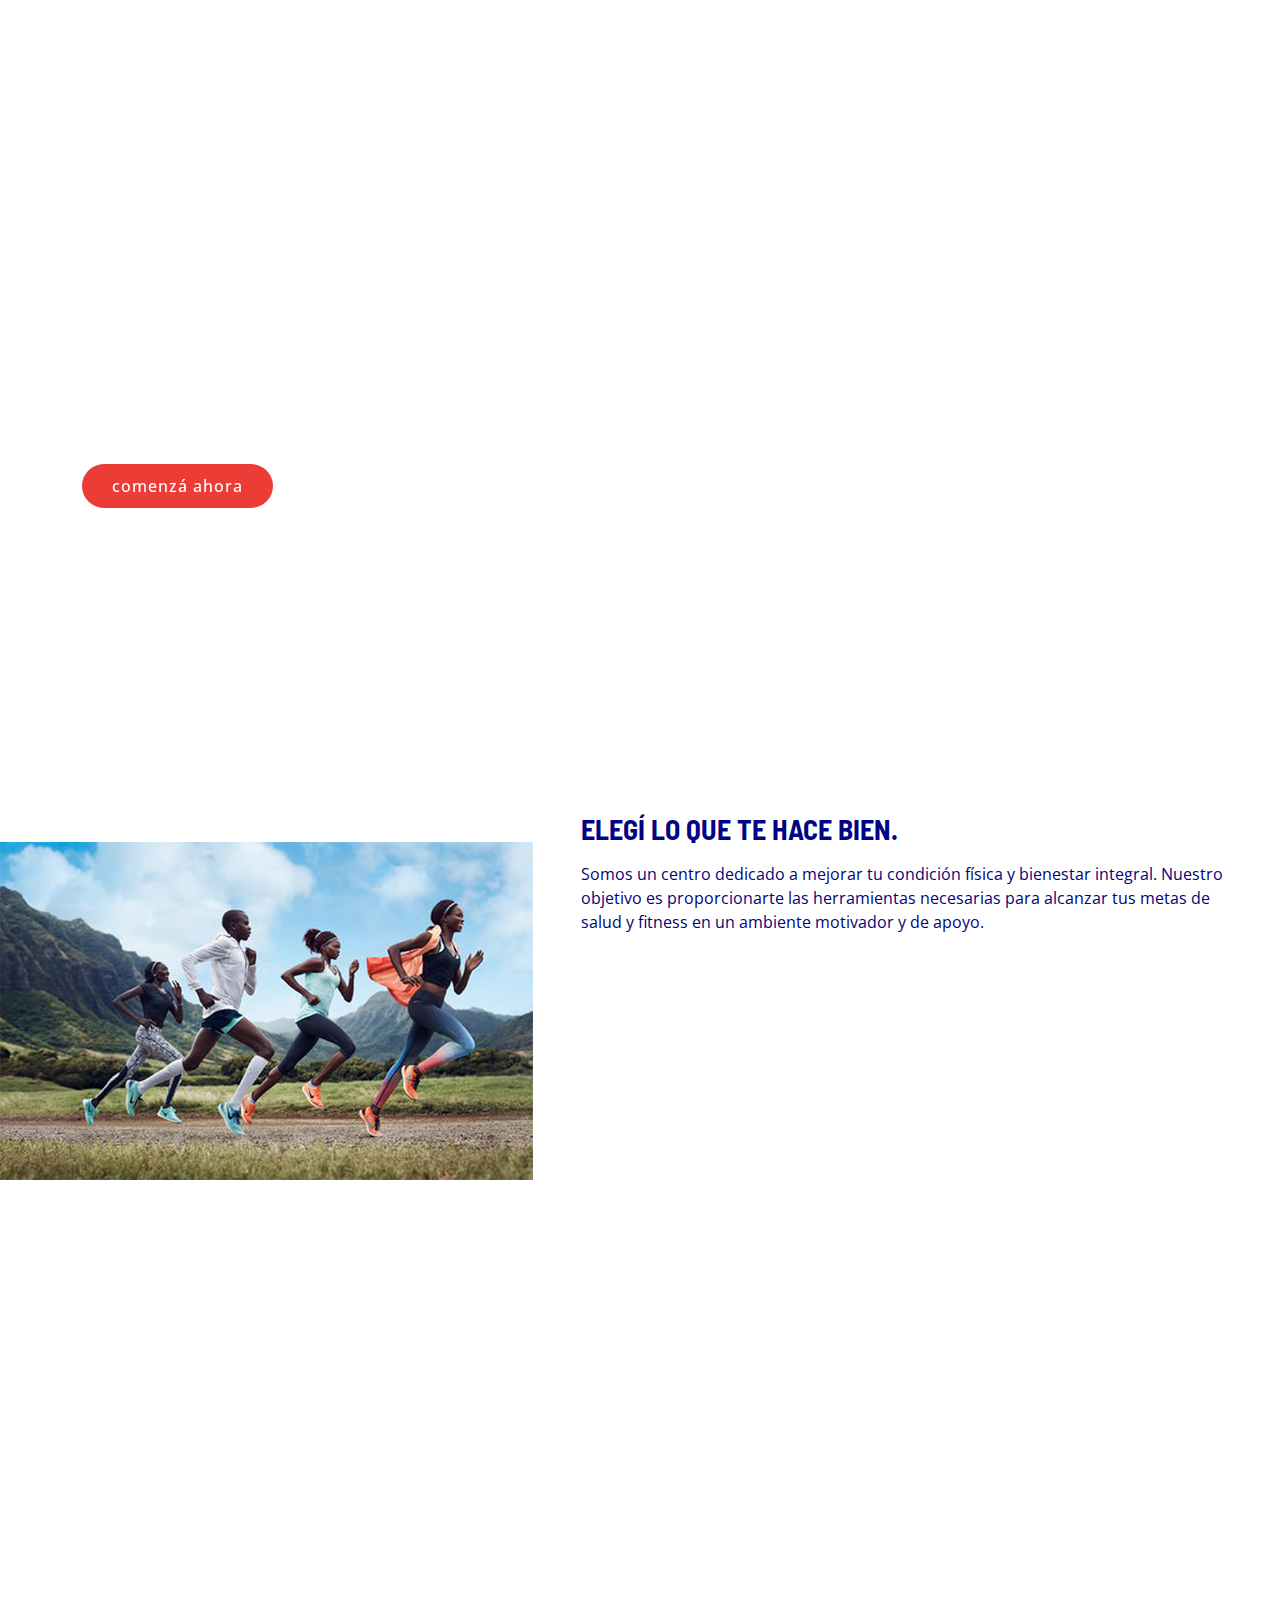
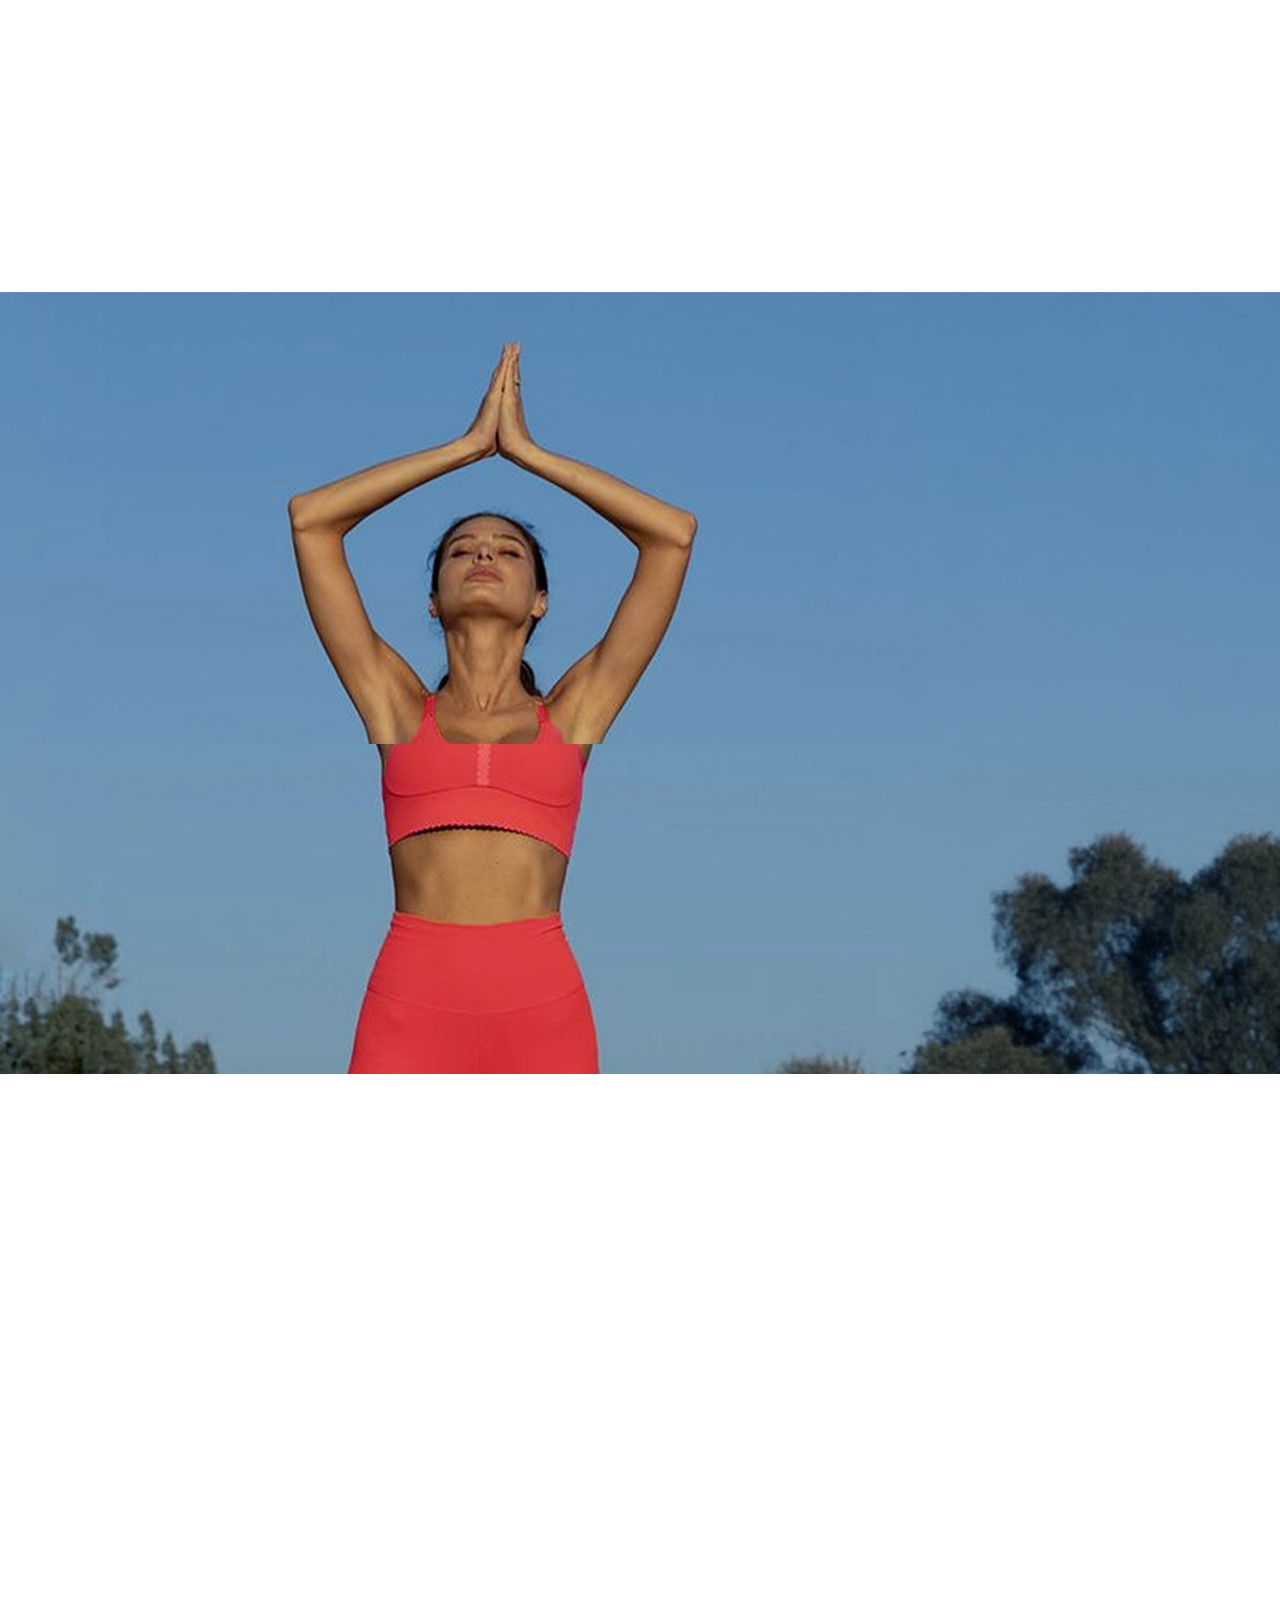
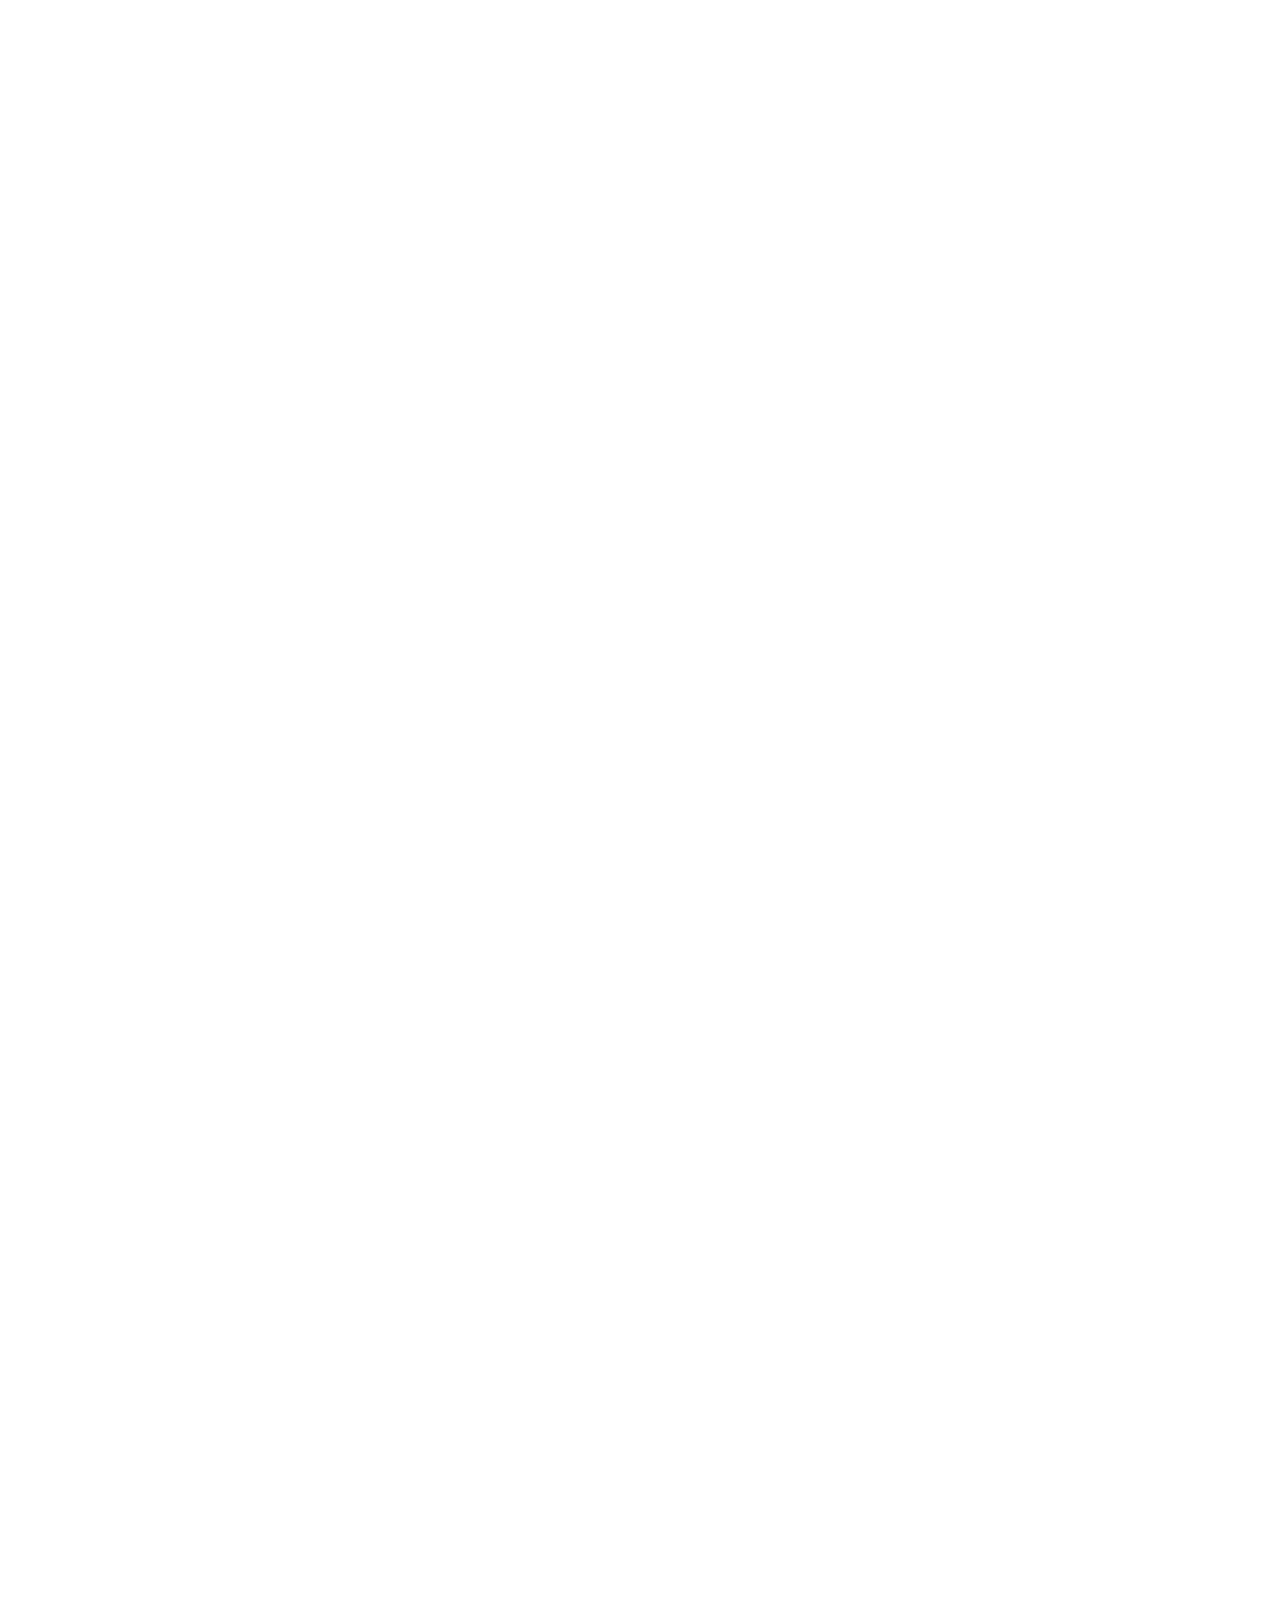
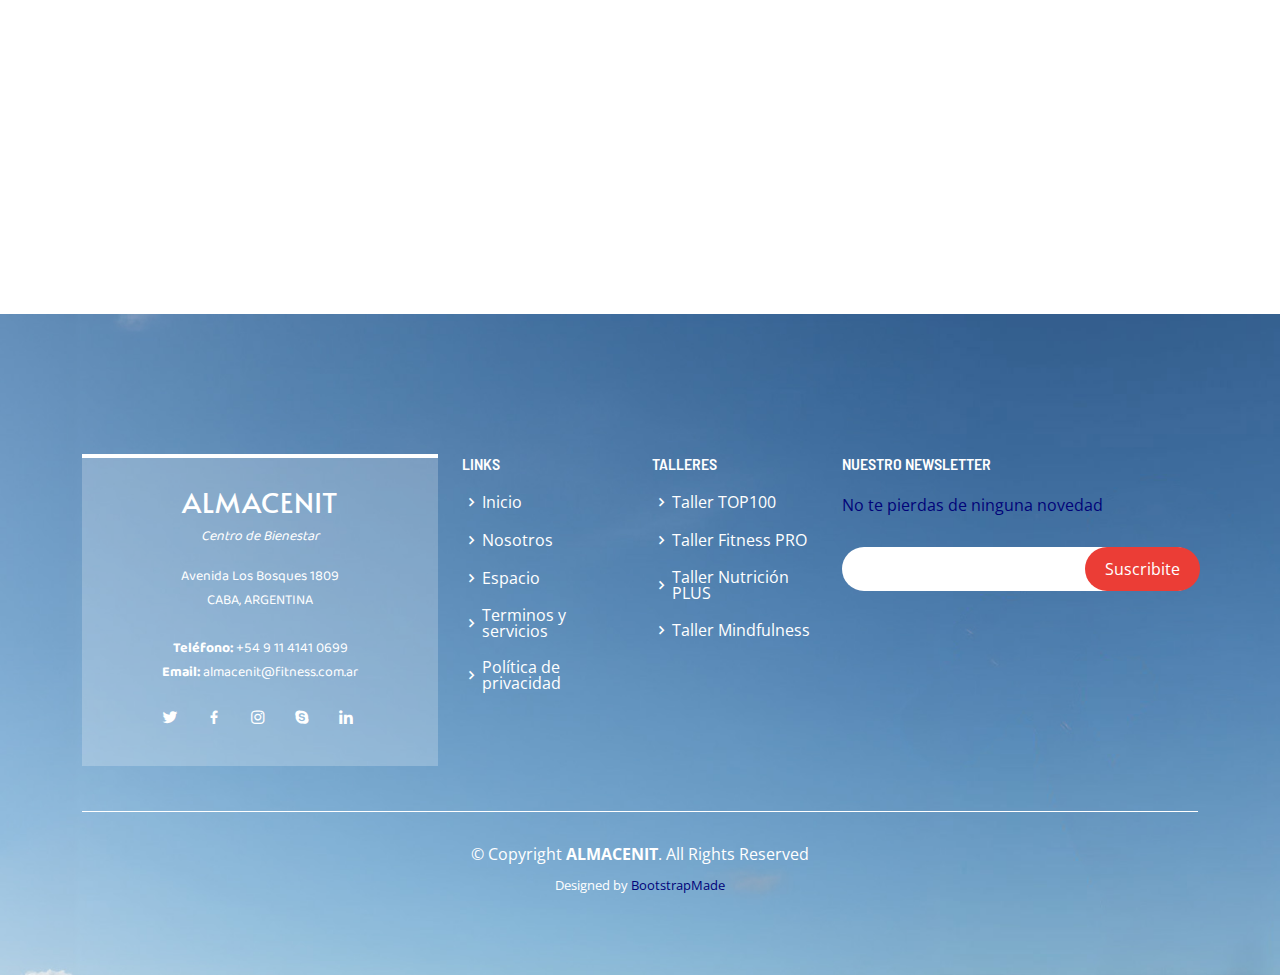
==== index.html @ 0ea158c8 "Initial commit" ====
<!DOCTYPE html>
<html lang="en">

<head>
  <meta charset="utf-8">
  <meta content="width=device-width, initial-scale=1.0" name="viewport">

  <title>Bootslander Bootstrap Template - Index</title>
  <meta content="" name="description">
  <meta content="" name="keywords">

  <!-- Favicons -->
  <link href="assets/img/favicon.png" rel="icon">
  <link href="assets/img/apple-touch-icon.png" rel="apple-touch-icon">

  <!-- Google Fonts -->
  <link href="https://fonts.googleapis.com/css2?family=Baloo+2:wght@400..800&display=swap" rel="stylesheet">
  <link href="https://fonts.googleapis.com/css2?family=Barlow+Semi+Condensed:ital,wght@0,100;0,200;0,300;0,400;0,500;0,600;0,700;0,800;0,900;1,100;1,200;1,300;1,400;1,500;1,600;1,700;1,800;1,900&display=swap" rel="stylesheet">
  <link href="https://fonts.googleapis.com/css2?family=Alata&family=Barlow+Semi+Condensed:ital,wght@0,100;0,200;0,300;0,400;0,500;0,600;0,700;0,800;0,900;1,100;1,200;1,300;1,400;1,500;1,600;1,700;1,800;1,900&display=swap" rel="stylesheet">
  <link href="https://fonts.googleapis.com/css2?family=Barlow+Semi+Condensed:ital,wght@0,100;0,200;0,300;0,400;0,500;0,600;0,700;0,800;0,900;1,100;1,200;1,300;1,400;1,500;1,600;1,700;1,800;1,900&family=Barlow:ital,wght@0,100;0,200;0,300;0,400;0,500;0,600;0,700;0,800;0,900;1,100;1,200;1,300;1,400;1,500;1,600;1,700;1,800;1,900&display=swap" rel="stylesheet">
  <link href="https://fonts.googleapis.com/css2?family=Open+Sans:ital,wght@0,300..800;1,300..800&display=swap" rel="stylesheet">
  <link href="https://fonts.googleapis.com/css2?family=Gloria+Hallelujah&family=Open+Sans:ital,wght@0,300..800;1,300..800&display=swap" rel="stylesheet">

  <!-- Vendor CSS Files -->
  <link href="assets/vendor/aos/aos.css" rel="stylesheet">
  <link href="assets/vendor/bootstrap/css/bootstrap.min.css" rel="stylesheet">
  <link href="assets/vendor/bootstrap-icons/bootstrap-icons.css" rel="stylesheet">
  <link href="assets/vendor/boxicons/css/boxicons.min.css" rel="stylesheet">
  <link href="assets/vendor/glightbox/css/glightbox.min.css" rel="stylesheet">
  <link href="assets/vendor/remixicon/remixicon.css" rel="stylesheet">
  <link href="assets/vendor/swiper/swiper-bundle.min.css" rel="stylesheet">

  <!-- Template Main CSS File -->
  <link href="assets/css/style.css" rel="stylesheet">

  <!-- =======================================================
  * Template Name: Bootslander
  * Template URL: https://bootstrapmade.com/bootslander-free-bootstrap-landing-page-template/
  * Updated: Mar 17 2024 with Bootstrap v5.3.3
  * Author: BootstrapMade.com
  * License: https://bootstrapmade.com/license/
  ======================================================== -->
</head>

<body>
  
</style>
</head>
<body>
</body>
</html>

  <!-- ======= Header ======= -->
  <header id="header" class="fixed-top d-flex align-items-center header-transparent">
    <div class="container d-flex align-items-center justify-content-between">

      <div class="logo">
        <h1><a href="index.html"><span>ALMACENIT</span></a></h1>
        <!-- Uncomment below if you prefer to use an image logo -->
        <!-- <a href="index.html"><img src="assets/img/logo.png" alt="" class="img-fluid"></a>-->
      </div>

      <nav id="navbar" class="navbar">
        <ul>
          <li><a class="nav-link scrollto active" href="#hero">Inicio</a></li>
          <li><a class="nav-link scrollto" href="#about">Nosotros</a></li>
          <li><a class="nav-link scrollto" href="#features">Beneficios</a></li>
          <li><a class="nav-link scrollto" href="#gallery">Espacio</a></li>
          <li><a class="nav-link scrollto" href="#team">Equipo</a></li>
          <li class="dropdown"><a href="#"><span>Talleres</span> <i class="bi bi-chevron-down"></i></a>
            <ul>
              <li><a href="#">Taller TOP100</a></li>
              <li><a href="#">Taller Fitness PRO</a></li>
              <li><a href="#">Taller Nutrición PLUS</a></li>
              <li><a href="#">Taller Mindfulness</a></li>
            </ul>
          </li>
          <li><a class="nav-link scrollto" href="#contact">Contact</a></li>
        </ul>
        <i class="bi bi-list mobile-nav-toggle"></i>
      </nav><!-- .navbar -->

    </div>
  </header><!-- End Header -->

  <!-- ======= Hero Section ======= -->
  <section id="hero">

    <div class="container">
      <div class="row justify-content-between">
        <div class="col-lg-7 pt-5 pt-lg-0 order-2 order-lg-1 d-flex align-items-center">
          <div data-aos="zoom-out">
            <h1>MEJORÁ TU BIENESTAR</h1>
            <h1>Y <span>SALUD FÍSICA.</span></h1>
            <h2>Uníte a nosotros y empezá tu camino hacia una vida más saludable hoy mismo. </h2>
            <div class="text-center text-lg-start">
              <a href="#about" class="btn-get-started scrollto">comenzá ahora</a>
            </div>
          </div>
        </div>
        <div class="col-lg-4 order-1 order-lg-2 hero-img" data-aos="zoom-out" data-aos-delay="300">
          <img src="assets/img/hero-img.png" class="img-fluid animated" alt="">
        </div>
      </div>
    </div>

    <svg class="hero-waves" xmlns="http://www.w3.org/2000/svg" xmlns:xlink="http://www.w3.org/1999/xlink" viewBox="0 24 150 28 " preserveAspectRatio="none">
      <defs>
        <path id="wave-path" d="M-160 44c30 0 58-18 88-18s 58 18 88 18 58-18 88-18 58 18 88 18 v44h-352z">
      </defs>
      <g class="wave1">
        <use xlink:href="#wave-path" x="50" y="3" fill="rgba(255,255,255, .1)">
      </g>
      <g class="wave2">
        <use xlink:href="#wave-path" x="50" y="0" fill="rgba(255,255,255, .2)">
      </g>
      <g class="wave3">
        <use xlink:href="#wave-path" x="50" y="9" fill="#fff">
      </g>
    </svg>

  </section><!-- End Hero -->

  <main id="main">

    <!-- ======= About Section ======= -->
    <section id="about" class="about">
      <div class="container-fluid">

        <div class="row">
          <div class="col-xl-5 col-lg-6 video-box d-flex justify-content-center align-items-stretch" data-aos="fade-right">
            <a href="https://www.youtube.com/watch?v=StpBR2W8G5A" class="glightbox play-btn mb-4"></a>
          </div>

          <div class="col-xl-7 col-lg-6 icon-boxes d-flex flex-column align-items-stretch justify-content-center py-5 px-lg-5" data-aos="fade-left">
            <h3>ELEGÍ LO QUE TE HACE BIEN.</h3>
            <p>Somos un centro dedicado a mejorar tu condición física y bienestar integral. Nuestro objetivo es proporcionarte las herramientas necesarias para alcanzar tus metas de salud y fitness en un ambiente motivador y de apoyo.</p>

            <div class="icon-box" data-aos="zoom-in" data-aos-delay="100">
              <div class="icon"><i class="bx bx-book"></i></div>
              <h4 class="title"><a href="">Experiencia y conocimiento</a></h4>
              <p class="description">Contamos con un equipo de profesionales certificados en fitness y bienestar.</p>
            </div>

            <div class="icon-box" data-aos="zoom-in" data-aos-delay="200">
              <div class="icon"><i class="bx bx-buildings"></i></div>
              <h4 class="title"><a href="">Instalaciones modernas</a></h4>
              <p class="description"> Disponemos de instalaciones de última generación para ofrecerte la mejor experiencia de entrenamiento.</p>
            </div>

            <div class="icon-box" data-aos="zoom-in" data-aos-delay="300">
              <div class="icon"><i class="bx bx-trending-up"></i></div>
              <h4 class="title"><a href="">Compromiso con tu progreso</a></h4>
              <p class="description">Nos dedicamos a ayudarte a alcanzar tus objetivos mediante programas personalizados y seguimiento continuo.</p>
            </div>

          </div>
        </div>

      </div>
    </section><!-- End About Section -->

    <!-- ======= Features Section ======= -->
    <section id="features" class="features">
      <div class="container">

        <div class="section-title" data-aos="fade-up">
          <h2>BENEFICIOS</h2>
          <p>CONOCÉ LOS BENEFICIOS DE ELEGIRNOS</p>
        </div>

        <div class="row" data-aos="fade-left">
          <div class="col-lg-3 col-md-4">
            <div class="icon-box" data-aos="zoom-in" data-aos-delay="50">
              <i class='bx bx-universal-access' style="color: #EB3D36;"></i>
              <h3><a href="">Acceso al gimnasio</a></h3>
            </div>
          </div>
          <div class="col-lg-3 col-md-4 mt-4 mt-md-0">
            <div class="icon-box" data-aos="zoom-in" data-aos-delay="100">
              <i class="bx bx-group" style="color: #EB3D36;"></i>
              <h3><a href="">Clases grupales</a></h3>
            </div>
          </div>
          <div class="col-lg-3 col-md-4 mt-4 mt-md-0">
            <div class="icon-box" data-aos="zoom-in" data-aos-delay="150">
              <i class="bx bx-user-check" style="color: #EB3D36;"></i>
              <h3><a href="">Entrenamiento Personal</a></h3>
            </div>
          </div>
          <div class="col-lg-3 col-md-4 mt-4 mt-lg-0">
            <div class="icon-box" data-aos="zoom-in" data-aos-delay="200">
              <i class="bx bx-edit" style="color: #EB3D36;"></i>
              <h3><a href="">Evaluaciones Físicas</a></h3>
            </div>
          </div>
          <div class="col-lg-3 col-md-4 mt-4">
            <div class="icon-box" data-aos="zoom-in" data-aos-delay="250">
              <i class="bx bx-leaf" style="color: #EB3D36;"></i>
              <h3><a href="">Áreas de Relajación</a></h3>
            </div>
          </div>
          <div class="col-lg-3 col-md-4 mt-4">
            <div class="icon-box" data-aos="zoom-in" data-aos-delay="300">
              <i class="ri-gradienter-line" style="color: #EB3D36;"></i>
              <h3><a href="">Acceso a Talleres</a></h3>
            </div>
          </div>
          <div class="col-lg-3 col-md-4 mt-4">
            <div class="icon-box" data-aos="zoom-in" data-aos-delay="350">
              <i class="bx bx-file" style="color: #EB3D36;"></i>
              <h3><a href="">Guía Nutricional</a></h3>
            </div>
          </div>
          <div class="col-lg-3 col-md-4 mt-4">
            <div class="icon-box" data-aos="zoom-in" data-aos-delay="400">
              <i class="ri-base-station-line" style="color: #EB3D36;"></i>
              <h3><a href="">Tecnología de Punta</a></h3>
            </div>
          </div>
          <div class="col-lg-3 col-md-4 mt-4">
            <div class="icon-box" data-aos="zoom-in" data-aos-delay="450">
              <i class="bx bx-spa" style="color: #EB3D36;"></i>
              <h3><a href="">Sesiones de Yoga</a></h3>
            </div>
          </div>
          <div class="col-lg-3 col-md-4 mt-4">
            <div class="icon-box" data-aos="zoom-in" data-aos-delay="500">
              <i class="bx bx-chevrons-right" style="color: #EB3D36;"></i>
              <h3><a href="">Programas Avanzados</a></h3>
            </div>
          </div>
          <div class="col-lg-3 col-md-4 mt-4">
            <div class="icon-box" data-aos="zoom-in" data-aos-delay="550">
              <i class="bx bx-message-rounded-dots" style="color: #EB3D36;"></i>
              <h3><a href="">Comunidad de Apoyo</a></h3>
            </div>
          </div>
          <div class="col-lg-3 col-md-4 mt-4">
            <div class="icon-box" data-aos="zoom-in" data-aos-delay="600">
              <i class="bx bx-stopwatch" style="color: #EB3D36;"></i>
              <h3><a href="">Ranking de Atletas</a></h3>
            </div>
          </div>
        </div>

      </div>
    </section><!-- End Features Section -->
    <!-- ======= Details Section ======= -->
    <section id="details" class="details">
      <div class="container">

        <div class="row content">
          <div class="col-md-4" data-aos="fade-right">
            <img src="assets/img/details-1.png" class="img-fluid" alt="">
          </div>
          <div class="col-md-8 pt-4" data-aos="fade-up">
            <h3>DESCUBRÍ NUESTROS TALLERES ESPECIALIZADOS</h3>
            <p class="fst-">
              Transformá tu bienestar con nuestros programas únicos diseñados para todos los niveles, impartidos por expertos en 
              fitness y salud integral.
            </p>
            <ul>
              <li><i class="bi bi-check"></i> Acceso a expertos certificados.</li>
              <li><i class="bi bi-check"></i> Ambiente de aprendizaje colaborativo.</li>
              <li><i class="bi bi-check"></i> Certificado de participación.</li>
              <li><i class="bi bi-check"></i> Acceso al ranking de los atletas no profesionales.</li>
            </ul>
            <p>
              Elegí el curso que mejor se acomode a tus necesidades y gustos.
            </p>
          </div>
        </div>

        <!--div class="row content">
          <div class="col-md-4 order-1 order-md-2" data-aos="fade-left">
            <img src="assets/img/details-2.png" class="img-fluid" alt="">
          </div>
          <div class="col-md-8 pt-5 order-2 order-md-1" data-aos="fade-up">
            <h3>Corporis temporibus maiores provident</h3>
            <p class="fst-italic">
              Lorem ipsum dolor sit amet, consectetur adipiscing elit, sed do eiusmod tempor incididunt ut labore et dolore
              magna aliqua.
            </p>
            <p>
              Ullamco laboris nisi ut aliquip ex ea commodo consequat. Duis aute irure dolor in reprehenderit in voluptate
              velit esse cillum dolore eu fugiat nulla pariatur. Excepteur sint occaecat cupidatat non proident, sunt in
              culpa qui officia deserunt mollit anim id est laborum
            </p>
            <p>
              Inventore id enim dolor dicta qui et magni molestiae. Mollitia optio officia illum ut cupiditate eos autem. Soluta dolorum repellendus repellat amet autem rerum illum in. Quibusdam occaecati est nisi esse. Saepe aut dignissimos distinctio id enim.
            </p>
          </div>
        </div>

        <div class="row content">
          <div class="col-md-4" data-aos="fade-right">
            <img src="assets/img/details-3.png" class="img-fluid" alt="">
          </div>
          <div class="col-md-8 pt-5" data-aos="fade-up">
            <h3>Sunt consequatur ad ut est nulla consectetur reiciendis animi voluptas</h3>
            <p>Cupiditate placeat cupiditate placeat est ipsam culpa. Delectus quia minima quod. Sunt saepe odit aut quia voluptatem hic voluptas dolor doloremque.</p>
            <ul>
              <li><i class="bi bi-check"></i> Ullamco laboris nisi ut aliquip ex ea commodo consequat.</li>
              <li><i class="bi bi-check"></i> Duis aute irure dolor in reprehenderit in voluptate velit.</li>
              <li><i class="bi bi-check"></i> Facilis ut et voluptatem aperiam. Autem soluta ad fugiat.</li>
            </ul>
            <p>
              Qui consequatur temporibus. Enim et corporis sit sunt harum praesentium suscipit ut voluptatem. Et nihil magni debitis consequatur est.
            </p>
            <p>
              Suscipit enim et. Ut optio esse quidem quam reiciendis esse odit excepturi. Vel dolores rerum soluta explicabo vel fugiat eum non.
            </p>
          </div>
        </div>

        <div class="row content">
          <div class="col-md-4 order-1 order-md-2" data-aos="fade-left">
            <img src="assets/img/details-4.png" class="img-fluid" alt="">
          </div>
          <div class="col-md-8 pt-5 order-2 order-md-1" data-aos="fade-up">
            <h3>Quas et necessitatibus eaque impedit ipsum animi consequatur incidunt in</h3>
            <p class="fst-italic">
              Lorem ipsum dolor sit amet, consectetur adipiscing elit, sed do eiusmod tempor incididunt ut labore et dolore
              magna aliqua.
            </p>
            <p>
              Ullamco laboris nisi ut aliquip ex ea commodo consequat. Duis aute irure dolor in reprehenderit in voluptate
              velit esse cillum dolore eu fugiat nulla pariatur. Excepteur sint occaecat cupidatat non proident, sunt in
              culpa qui officia deserunt mollit anim id est laborum
            </p>
            <ul>
              <li><i class="bi bi-check"></i> Et praesentium laboriosam architecto nam .</li>
              <li><i class="bi bi-check"></i> Eius et voluptate. Enim earum tempore aliquid. Nobis et sunt consequatur. Aut repellat in numquam velit quo dignissimos et.</li>
              <li><i class="bi bi-check"></i> Facilis ut et voluptatem aperiam. Autem soluta ad fugiat.</li>
            </ul>
          </div>
        </div>-->

      </div>
    </section>
    <!--End Details Section -->

    <!-- ======= Counts Section ======= -->
    <section id="counts" class="counts">
      <div class="container">

        <div class="row" data-aos="fade-up">

          <div class="col-lg-3 col-md-6">
            <div class="count-box">
              <!--<i class="bi bi-people"></i>
              <p>inscribirse</p>-->
              <h2>TALLER TOP100</h2>
                <a href="#" class="btn-buy">inscribirse</a>
            </div>
          </div>

          <div class="col-lg-3 col-md-6 mt-5 mt-md-0">
            <div class="count-box">
               <!--<i class="bi bi-gym"></i>-->
              <h2>TALLER FITNESS PRO</h2>
                <a href="#" class="btn-buy">inscribirse</a>
            </div>
          </div>

          <div class="col-lg-3 col-md-6 mt-5 mt-lg-0">
            <div class="count-box">
               <!--<i class="bi bi-journal-richtext"></i>-->
              <h2>TALLER NUTRICIÓN PLUS</h2>
                <a href="#" class="btn-buy">inscribirse</a>
            </div>
          </div>

          <div class="col-lg-3 col-md-6 mt-5 mt-lg-0">
            <div class="count-box">
               <!--<i class="bi bi-emoji-smile"></i>-->
              <h2>TALLER MINDFULLNESS</h2>
                <a href="#" class="btn-buy">inscribirse</a>
            </div>
          </div>

        </div>

      </div>
    </section><!-- End Counts Section -->



    <!-- ======= Gallery Section ======= -->
    <section id="gallery" class="gallery">
      <div class="container">

        <div class="section-title" data-aos="fade-up">
          <h2>ESPACIO</h2>
          <p>EXPLORÁ NUESTRO ESPACIO</p>
        </div>

        <div class="row g-0" data-aos="fade-left">

          <div class="col-lg-3 col-md-4">
            <div class="gallery-item" data-aos="zoom-in" data-aos-delay="100">
              <a href="assets/img/gallery/gallery-1.jpg" class="gallery-lightbox">
                <img src="assets/img/gallery/gallery-1.jpg" alt="" width="400" class="img-fluid">
              </a>
            </div>
          </div>

          <div class="col-lg-3 col-md-4">
            <div class="gallery-item" data-aos="zoom-in" data-aos-delay="150">
              <a href="assets/img/gallery/gallery-2.jpg" class="gallery-lightbox">
                <img src="assets/img/gallery/gallery-2.jpg" alt="" class="img-fluid">
              </a>
            </div>
          </div>

          <div class="col-lg-3 col-md-4">
            <div class="gallery-item" data-aos="zoom-in" data-aos-delay="200">
              <a href="assets/img/gallery/gallery-3.jpg" class="gallery-lightbox">
                <img src="assets/img/gallery/gallery-3.jpg" alt="" class="img-fluid">
              </a>
            </div>
          </div>

          <div class="col-lg-3 col-md-4">
            <div class="gallery-item" data-aos="zoom-in" data-aos-delay="250">
              <a href="assets/img/gallery/gallery-4.jpg" class="gallery-lightbox">
                <img src="assets/img/gallery/gallery-4.jpg" alt="" class="img-fluid">
              </a>
            </div>
          </div>

          <div class="col-lg-3 col-md-4">
            <div class="gallery-item" data-aos="zoom-in" data-aos-delay="300">
              <a href="assets/img/gallery/gallery-5.jpg" class="gallery-lightbox">
                <img src="assets/img/gallery/gallery-5.jpg" alt="" class="img-fluid">
              </a>
            </div>
          </div>

          <div class="col-lg-3 col-md-4">
            <div class="gallery-item" data-aos="zoom-in" data-aos-delay="350">
              <a href="assets/img/gallery/gallery-6.jpg" class="gallery-lightbox">
                <img src="assets/img/gallery/gallery-6.jpg" alt="" class="img-fluid">
              </a>
            </div>
          </div>

          <div class="col-lg-3 col-md-4">
            <div class="gallery-item" data-aos="zoom-in" data-aos-delay="400">
              <a href="assets/img/gallery/gallery-7.jpg" class="gallery-lightbox">
                <img src="assets/img/gallery/gallery-7.jpg" alt="" class="img-fluid">
              </a>
            </div>
          </div>

          <div class="col-lg-3 col-md-4">
            <div class="gallery-item" data-aos="zoom-in" data-aos-delay="450">
              <a href="assets/img/gallery/gallery-8.jpg" class="gallery-lightbox">
                <img src="assets/img/gallery/gallery-8.jpg" alt="" class="img-fluid">
              </a>
            </div>
          </div> 


          <!-- ======= Gallery Section ======= -->
    <!--<section id="gallery" class="gallery">
      <div class="container">

        <div class="section-title" data-aos="fade-up">
          <h2>ESPACIO</h2>
          <p>EXPLORÁ NUESTRO ESPACIO</p>
        </div>

        <div class="row g-0" data-aos="fade-left">

          <div class="col-lg-3 col-md-4">
            <div class="gallery-item" data-aos="zoom-in" data-aos-delay="100">
              <a href="assets/img/gallery/gallery-1.jpg" class="gallery-lightbox">
                <img src="assets/img/gallery/gallery-1.jpg" alt="" width="400" class="img-fluid">
              </a>
            </div>
          </div>

          <div class="col-lg-3 col-md-4">
            <div class="gallery-item" data-aos="zoom-in" data-aos-delay="150">
              <a href="assets/img/gallery/gallery-2.jpg" class="gallery-lightbox">
                <img src="assets/img/gallery/gallery-2.jpg" alt="" class="img-fluid">
              </a>
            </div>
          </div>

          <div class="col-lg-3 col-md-4">
            <div class="gallery-item" data-aos="zoom-in" data-aos-delay="200">
              <a href="assets/img/gallery/gallery-3.jpg" class="gallery-lightbox">
                <img src="assets/img/gallery/gallery-3.jpg" alt="" class="img-fluid">
              </a>
            </div>
          </div>

          <div class="col-lg-3 col-md-4">
            <div class="gallery-item" data-aos="zoom-in" data-aos-delay="250">
              <a href="assets/img/gallery/gallery-4.jpg" class="gallery-lightbox">
                <img src="assets/img/gallery/gallery-4.jpg" alt="" class="img-fluid">
              </a>
            </div>
          </div>-->

          <!-- <div class="col-lg-3 col-md-4">
            <div class="gallery-item" data-aos="zoom-in" data-aos-delay="300">
              <a href="assets/img/gallery/gallery-5.jpg" class="gallery-lightbox">
                <img src="assets/img/gallery/gallery-5.jpg" alt="" class="img-fluid">
              </a>
            </div>
          </div>

          <div class="col-lg-3 col-md-4">
            <div class="gallery-item" data-aos="zoom-in" data-aos-delay="350">
              <a href="assets/img/gallery/gallery-6.jpg" class="gallery-lightbox">
                <img src="assets/img/gallery/gallery-6.jpg" alt="" class="img-fluid">
              </a>
            </div>
          </div>

          <div class="col-lg-3 col-md-4">
            <div class="gallery-item" data-aos="zoom-in" data-aos-delay="400">
              <a href="assets/img/gallery/gallery-7.jpg" class="gallery-lightbox">
                <img src="assets/img/gallery/gallery-7.jpg" alt="" class="img-fluid">
              </a>
            </div>
          </div>

          <div class="col-lg-3 col-md-4">
            <div class="gallery-item" data-aos="zoom-in" data-aos-delay="450">
              <a href="assets/img/gallery/gallery-8.jpg" class="gallery-lightbox">
                <img src="assets/img/gallery/gallery-8.jpg" alt="" class="img-fluid">
              </a>
            </div>
          </div> 

        </div>-->

      </div>
    </section><!-- End Gallery Section -->

    <!-- ======= Team Section ======= -->
    <!--<section id="team" class="team">
      <div class="container">

        <div class="section-title" data-aos="fade-up">
          <h2>EQUIPO</h2>
          <p>TE PRESENTAMOS A NUESTRO EQUIPO</p>
        </div>

        <div class="row" data-aos="fade-left">

          <div class="col-lg-3 col-md-6">
            <div class="member" data-aos="zoom-in" data-aos-delay="100">
              <div class="pic"><img src="assets/img/team/team-1.jpg" class="img-fluid" alt=""></div>
              <div class="member-info">
                <h4>Analía Gomez</h4>
                <span>PROFESORA DE YOGA</span>
                <div class="social">
                  <a href=""><i class="bi bi-twitter"></i></a>
                  <a href=""><i class="bi bi-facebook"></i></a>
                  <a href=""><i class="bi bi-instagram"></i></a>
                  <a href=""><i class="bi bi-linkedin"></i></a>
                </div>
              </div>
            </div>
          </div>

          <div class="col-lg-3 col-md-6 mt-5 mt-md-0">
            <div class="member" data-aos="zoom-in" data-aos-delay="200">
              <div class="pic"><img src="assets/img/team/team-2.jpg" class="img-fluid" alt=""></div>
              <div class="member-info">
                <h4>Marcos Henry</h4>
                <span>INSTRUCTOR FITNESS</span>
                <div class="social">
                  <a href=""><i class="bi bi-twitter"></i></a>
                  <a href=""><i class="bi bi-facebook"></i></a>
                  <a href=""><i class="bi bi-instagram"></i></a>
                  <a href=""><i class="bi bi-linkedin"></i></a>
                </div>
              </div>
            </div>
          </div>

          <div class="col-lg-3 col-md-6 mt-5 mt-lg-0">
            <div class="member" data-aos="zoom-in" data-aos-delay="300">
              <div class="pic"><img src="assets/img/team/team-3.jpg" class="img-fluid" alt=""></div>
              <div class="member-info">
                <h4>Guillermo Trey</h4>
                <span>GUÍA NUTRICIONAL</span>
                <div class="social">
                  <a href=""><i class="bi bi-twitter"></i></a>
                  <a href=""><i class="bi bi-facebook"></i></a>
                  <a href=""><i class="bi bi-instagram"></i></a>
                  <a href=""><i class="bi bi-linkedin"></i></a>
                </div>
              </div>
            </div>
          </div>

          <div class="col-lg-3 col-md-6 mt-5 mt-lg-0">
            <div class="member" data-aos="zoom-in" data-aos-delay="400">
              <div class="pic"><img src="assets/img/team/team-4.jpg" class="img-fluid" alt=""></div>
              <div class="member-info">
                <h4>Micaela Bru</h4>
                <span>INSTRUCTOR FITNESS</span>
                <div class="social">
                  <a href=""><i class="bi bi-twitter"></i></a>
                  <a href=""><i class="bi bi-facebook"></i></a>
                  <a href=""><i class="bi bi-instagram"></i></a>
                  <a href=""><i class="bi bi-linkedin"></i></a>
                </div>
              </div>
            </div>
          </div>

        </div>-->

      </div>
    </section><!-- End Team Section -->

    <!-- ======= Testimonials Section ======= -->
    <section id="testimonials" class="testimonials">
      <div class="container">

        <div class="testimonials-slider swiper" data-aos="fade-up" data-aos-delay="100">
          <div class="swiper-wrapper">

            <div class="swiper-slide">
              <div class="testimonial-item">
                <img src="assets/img/testimonials/testimonials-1.jpg" class="testimonial-img" alt="">
                <h3>Juana Lopez</h3>
                <h4>Cliente</h4>
                <p>
                  <i class="bx bxs-quote-alt-left quote-icon-left"></i>
                  La práctica constante de yoga y meditación ha transformado mi vida por completo, brindándome paz interior y una conexión más profunda con mi ser.
                </p>
              </div>
            </div><!-- End testimonial item -->

            <div class="swiper-slide">
              <div class="testimonial-item">
                <img src="assets/img/testimonials/testimonials-2.jpg" class="testimonial-img" alt="">
                <h3>Sara Wilsson</h3>
                <h4>Cliente</h4>
                <p>
                  <i class="bx bxs-quote-alt-left quote-icon-left"></i>
                  Los descuentos en equipamiento deportivo y productos de salud han sido un gran plus. He podido equiparme mejor y seguir con mi entrenamiento tanto en el centro como en casa.                  <i class="bx bxs-quote-alt-right quote-icon-right"></i>
                </p>
              </div>
            </div><!-- End testimonial item -->

            <div class="swiper-slide">
              <div class="testimonial-item">
                <img src="assets/img/testimonials/testimonials-3.jpg" class="testimonial-img" alt="">
                <h3>Jena Karlis</h3>
                <h4>Cliente</h4>
                <p>
                  <i class="bx bxs-quote-alt-left quote-icon-left"></i>
                  Los talleres y eventos exclusivos son una gran ventaja. Aprendí mucho sobre nuevas tendencias en fitness y bienestar que puedo aplicar en mi vida diaria. ¡Excelente programa!                  <i class="bx bxs-quote-alt-right quote-icon-right"></i>
                </p>
              </div>
            </div><!-- End testimonial item -->

            <div class="swiper-slide">
              <div class="testimonial-item">
                <img src="assets/img/testimonials/testimonials-4.jpg" class="testimonial-img" alt="">
                <h3>Sam Brandon</h3>
                <h4>Cliente</h4>
                <p>
                  <i class="bx bxs-quote-alt-left quote-icon-left"></i>
                  Las técnicas de recuperación y el enfoque holístico del taller me ayudaron a mejorar mi rendimiento y prevenir lesiones. Estoy muy agradecido por todo lo aprendido.                 <i class="bx bxs-quote-alt-right quote-icon-right"></i>
                </p>
              </div>
            </div><!-- End testimonial item -->

            <div class="swiper-slide">
              <div class="testimonial-item">
                <img src="assets/img/testimonials/testimonials-5.jpg" class="testimonial-img" alt="">
                <h3>John Larson</h3>
                <h4>Cliente</h4>
                <p>
                  <i class="bx bxs-quote-alt-left quote-icon-left"></i>
                  Lo mejor del Taller TOP100 es la comunidad que se crea. Conocer a otros participantes y compartir nuestros progresos y desafíos ha sido muy motivador. ¡Una experiencia que repetiría sin duda!                  <i class="bx bxs-quote-alt-right quote-icon-right"></i>
                </p>
              </div>
            </div><!-- End testimonial item -->

          </div>
          <div class="swiper-pagination"></div>
        </div>

      </div>
    </section><!-- End Testimonials Section -->

    

    <!-- ======= Pricing Section ======= -->
    
    <!--<section id="pricing" class="pricing">
      <div class="container">

        <div class="section-title" data-aos="fade-up">
          <h2>Pricing</h2>
          <p>Check our Pricing</p>
        </div>

        <div class="row" data-aos="fade-left">

          <div class="col-lg-3 col-md-6">
            <div class="box" data-aos="zoom-in" data-aos-delay="100">
              <h3>Free</h3>
              <h4><sup>$</sup>0<span> / month</span></h4>
              <ul>
                <li>Aida dere</li>
                <li>Nec feugiat nisl</li>
                <li>Nulla at volutpat dola</li>
                <li class="na">Pharetra massa</li>
                <li class="na">Massa ultricies mi</li>
              </ul>
              <div class="btn-wrap">
                <a href="#" class="btn-buy">Buy Now</a>
              </div>
            </div>
          </div>

          <div class="col-lg-3 col-md-6 mt-4 mt-md-0">
            <div class="box featured" data-aos="zoom-in" data-aos-delay="200">
              <h3>Business</h3>
              <h4><sup>$</sup>19<span> / month</span></h4>
              <ul>
                <li>Aida dere</li>
                <li>Nec feugiat nisl</li>
                <li>Nulla at volutpat dola</li>
                <li>Pharetra massa</li>
                <li class="na">Massa ultricies mi</li>
              </ul>
              <div class="btn-wrap">
                <a href="#" class="btn-buy">Buy Now</a>
              </div>
            </div>
          </div>

          <div class="col-lg-3 col-md-6 mt-4 mt-lg-0">
            <div class="box" data-aos="zoom-in" data-aos-delay="300">
              <h3>Developer</h3>
              <h4><sup>$</sup>29<span> / month</span></h4>
              <ul>
                <li>Aida dere</li>
                <li>Nec feugiat nisl</li>
                <li>Nulla at volutpat dola</li>
                <li>Pharetra massa</li>
                <li>Massa ultricies mi</li>
              </ul>
              <div class="btn-wrap">
                <a href="#" class="btn-buy">Buy Now</a>
              </div>
            </div>
          </div>

          <div class="col-lg-3 col-md-6 mt-4 mt-lg-0">
            <div class="box" data-aos="zoom-in" data-aos-delay="400">
              <span class="advanced">Advanced</span>
              <h3>Ultimate</h3>
              <h4><sup>$</sup>49<span> / month</span></h4>
              <ul>
                <li>Aida dere</li>
                <li>Nec feugiat nisl</li>
                <li>Nulla at volutpat dola</li>
                <li>Pharetra massa</li>
                <li>Massa ultricies mi</li>
              </ul>
              <div class="btn-wrap">
                <a href="#" class="btn-buy">Buy Now</a>
              </div>
            </div>
          </div>

        </div>

      </div>
    </section>-->

    <!-- End Pricing Section -->
 

    <!-- ======= F.A.Q Section ======= -->
    <section id="faq" class="faq section-bg">
      <div class="container">

        <div class="section-title" data-aos="fade-up">
          <h2>F.A.Q</h2>
          <p>PREGUNTAS FRECUENTES</p>
        </div>

        <div class="faq-list">
          <ul>
            <li data-aos="fade-up">
              <i class="bx bx-help-circle icon-help"></i> <a data-bs-toggle="collapse" class="collapse" data-bs-target="#faq-list-1"> ¿Tienen algún programa para principiantes? <i class="bx bx-chevron-down icon-show"></i><i class="bx bx-chevron-up icon-close"></i></a>
              <div id="faq-list-1" class="collapse show" data-bs-parent=".faq-list">
                <p>
                  Todos nuestros talleres se adaptan a tu punto de partida. No te preocupes, tenemos distintos talleres según tu estado físico y para todos los objetivos!                </p>
              </div>
            </li>

            <li data-aos="fade-up" data-aos-delay="100">
              <i class="bx bx-help-circle icon-help"></i> <a data-bs-toggle="collapse" data-bs-target="#faq-list-2" class="collapsed"> ¿Qué debo llevar para mi primera visita? <i class="bx bx-chevron-down icon-show"></i><i class="bx bx-chevron-up icon-close"></i></a>
              <div id="faq-list-2" class="collapse" data-bs-parent=".faq-list">
                <p>
                  Dolor sit amet consectetur adipiscing elit pellentesque habitant morbi. Id interdum velit laoreet id donec ultrices. Fringilla phasellus faucibus scelerisque eleifend donec pretium. Est pellentesque elit ullamcorper dignissim. Mauris ultrices eros in cursus turpis massa tincidunt dui.
                </p>
              </div>
            </li>

            <li data-aos="fade-up" data-aos-delay="200">
              <i class="bx bx-help-circle icon-help"></i> <a data-bs-toggle="collapse" data-bs-target="#faq-list-3" class="collapsed"> ¿Ofrecen servicios de nutrición? <i class="bx bx-chevron-down icon-show"></i><i class="bx bx-chevron-up icon-close"></i></a>
              <div id="faq-list-3" class="collapse" data-bs-parent=".faq-list">
                <p>
                  Eleifend mi in nulla posuere sollicitudin aliquam ultrices sagittis orci. Faucibus pulvinar elementum integer enim. Sem nulla pharetra diam sit amet nisl suscipit. Rutrum tellus pellentesque eu tincidunt. Lectus urna duis convallis convallis tellus. Urna molestie at elementum eu facilisis sed odio morbi quis
                </p>
              </div>
            </li>

            <li data-aos="fade-up" data-aos-delay="300">
              <i class="bx bx-help-circle icon-help"></i> <a data-bs-toggle="collapse" data-bs-target="#faq-list-4" class="collapsed"> ¿Hay opciones de clases para niños? <i class="bx bx-chevron-down icon-show"></i><i class="bx bx-chevron-up icon-close"></i></a>
              <div id="faq-list-4" class="collapse" data-bs-parent=".faq-list">
                <p>
                  Molestie a iaculis at erat pellentesque adipiscing commodo. Dignissim suspendisse in est ante in. Nunc vel risus commodo viverra maecenas accumsan. Sit amet nisl suscipit adipiscing bibendum est. Purus gravida quis blandit turpis cursus in.
                </p>
              </div>
            </li>

            <li data-aos="fade-up" data-aos-delay="400">
              <i class="bx bx-help-circle icon-help"></i> <a data-bs-toggle="collapse" data-bs-target="#faq-list-5" class="collapsed"> ¿Ofrecen algún tipo de prueba gratuita o clase de prueba? <i class="bx bx-chevron-down icon-show"></i><i class="bx bx-chevron-up icon-close"></i></a>
              <div id="faq-list-5" class="collapse" data-bs-parent=".faq-list">
                <p>
                  Laoreet sit amet cursus sit amet dictum sit amet justo. Mauris vitae ultricies leo integer malesuada nunc vel. Tincidunt eget nullam non nisi est sit amet. Turpis nunc eget lorem dolor sed. Ut venenatis tellus in metus vulputate eu scelerisque.
                </p>
              </div>
            </li>

          </ul>
        </div>

      </div>
    </section><!-- End F.A.Q Section -->

    <!-- ======= Contact Section ======= -->
    <section id="contact" class="contact">
      <div class="container">

        <div class="section-title" data-aos="fade-up">
          <h2>Contacto</h2>
          <p>CUALQUIER DUDA CONTACTANOS</p>
        </div>

        <div class="row">

          <div class="col-lg-4" data-aos="fade-right" data-aos-delay="100">
            <div class="info">
              <div class="address">
                <i class="bi bi-geo-alt"></i>
                <h4>Ubicación:</h4>
                <p>Avenida Los Bosques 1809, CABA</p>
              </div>

              <div class="email">
                <i class="bi bi-envelope"></i>
                <h4>Email:</h4>
                <p>almacenit@fitness.com.ar</p>
              </div>

              <div class="phone">
                <i class="bi bi-phone"></i>
                <h4>Teléfono:</h4>
                <p>+54 9 11 4141 0699</p>
              </div>

            </div>

          </div>

          <div class="col-lg-8 mt-5 mt-lg-0" data-aos="fade-left" data-aos-delay="200">

            <form action="forms/contact.php" method="post" role="form" class="php-email-form">
              <div class="row">
                <div class="col-md-6 form-group">
                  <input type="text" name="name" class="form-control" id="name" placeholder="Nombre" required>
                </div>
                <div class="col-md-6 form-group mt-3 mt-md-0">
                  <input type="email" class="form-control" name="email" id="email" placeholder="Email" required>
                </div>
              </div>
              <div class="form-group mt-3">
                <input type="text" class="form-control" name="subject" id="subject" placeholder="Descripción" required>
              </div>
              <div class="form-group mt-3">
                <textarea class="form-control" name="message" rows="5" placeholder="Mensaje" required></textarea>
              </div>
              <div class="my-3">
                <div class="loading">Cargando</div>
                <div class="error-message"></div>
                <div class="sent-message">Tu mensaje ha sido enviado. Gracias!</div>
              </div>
              <div class="text-center"><button type="submit">Enviar Mensaje</button></div>
            </form>

          </div>

        </div>

      </div>
    </section><!-- End Contact Section -->

  </main><!-- End #main -->

  <!-- ======= Footer ======= -->
  <footer id="footer">
    <div class="footer-top">
      <div class="container">
        <div class="row">

          <div class="col-lg-4 col-md-6">
            <div class="footer-info">
              <h3>ALMACENIT</h3>
              <p class="pb-3"><em>Centro de Bienestar</em></p>
              <p>
                Avenida Los Bosques 1809 <br>
                CABA, ARGENTINA<br><br>
                <strong>Teléfono:</strong> +54 9 11 4141 0699<br>
                <strong>Email:</strong> almacenit@fitness.com.ar<br>
              </p>
              <div class="social-links mt-3">
                <a href="#" class="twitter"><i class="bx bxl-twitter"></i></a>
                <a href="#" class="facebook"><i class="bx bxl-facebook"></i></a>
                <a href="#" class="instagram"><i class="bx bxl-instagram"></i></a>
                <a href="#" class="google-plus"><i class="bx bxl-skype"></i></a>
                <a href="#" class="linkedin"><i class="bx bxl-linkedin"></i></a>
              </div>
            </div>
          </div>

          <div class="col-lg-2 col-md-6 footer-links">
            <h4>Links</h4>
            <ul>
              <li><i class="bx bx-chevron-right"></i> <a href="#">Inicio</a></li>
              <li><i class="bx bx-chevron-right"></i> <a href="#">Nosotros</a></li>
              <li><i class="bx bx-chevron-right"></i> <a href="#">Espacio</a></li>
              <li><i class="bx bx-chevron-right"></i> <a href="#">Terminos y servicios</a></li>
              <li><i class="bx bx-chevron-right"></i> <a href="#">Política de privacidad</a></li>
            </ul>
          </div>

          <div class="col-lg-2 col-md-6 footer-links">
            <h4>Talleres</h4>
            <ul>
              <li><i class="bx bx-chevron-right"></i> <a href="#">Taller TOP100</a></li>
              <li><i class="bx bx-chevron-right"></i> <a href="#">Taller Fitness PRO</a></li>
              <li><i class="bx bx-chevron-right"></i> <a href="#">Taller Nutrición PLUS</a></li>
              <li><i class="bx bx-chevron-right"></i> <a href="#">Taller Mindfulness</a></li>
            </ul>
          </div>

          <div class="col-lg-4 col-md-6 footer-newsletter">
            <h4>Nuestro Newsletter</h4>
            <p>No te pierdas de ninguna novedad</p>
            <form action="" method="post">
              <input type="email" name="email"><input type="submit" value="Suscribite">
            </form>

          </div>

        </div>
      </div>
    </div>

    <div class="container">
      <div class="copyright">
        &copy; Copyright <strong><span>ALMACENIT</span></strong>. All Rights Reserved
      </div>
      <div class="credits">
        <!-- All the links in the footer should remain intact. -->
        <!-- You can delete the links only if you purchased the pro version. -->
        <!-- Licensing information: https://bootstrapmade.com/license/ -->
        <!-- Purchase the pro version with working PHP/AJAX contact form: https://bootstrapmade.com/bootslander-free-bootstrap-landing-page-template/ -->
        Designed by <a href="https://bootstrapmade.com/">BootstrapMade</a>
      </div>
    </div>
  </footer><!-- End Footer -->

  <a href="#" class="back-to-top d-flex align-items-center justify-content-center"><i class="bi bi-arrow-up-short"></i></a>
  <div id="preloader"></div>

  <!-- Vendor JS Files -->
  <script src="assets/vendor/purecounter/purecounter_vanilla.js"></script>
  <script src="assets/vendor/aos/aos.js"></script>
  <script src="assets/vendor/bootstrap/js/bootstrap.bundle.min.js"></script>
  <script src="assets/vendor/glightbox/js/glightbox.min.js"></script>
  <script src="assets/vendor/swiper/swiper-bundle.min.js"></script>
  <script src="assets/vendor/php-email-form/validate.js"></script>

  <!-- Template Main JS File -->
  <script src="assets/js/main.js"></script>

</body>

</html>
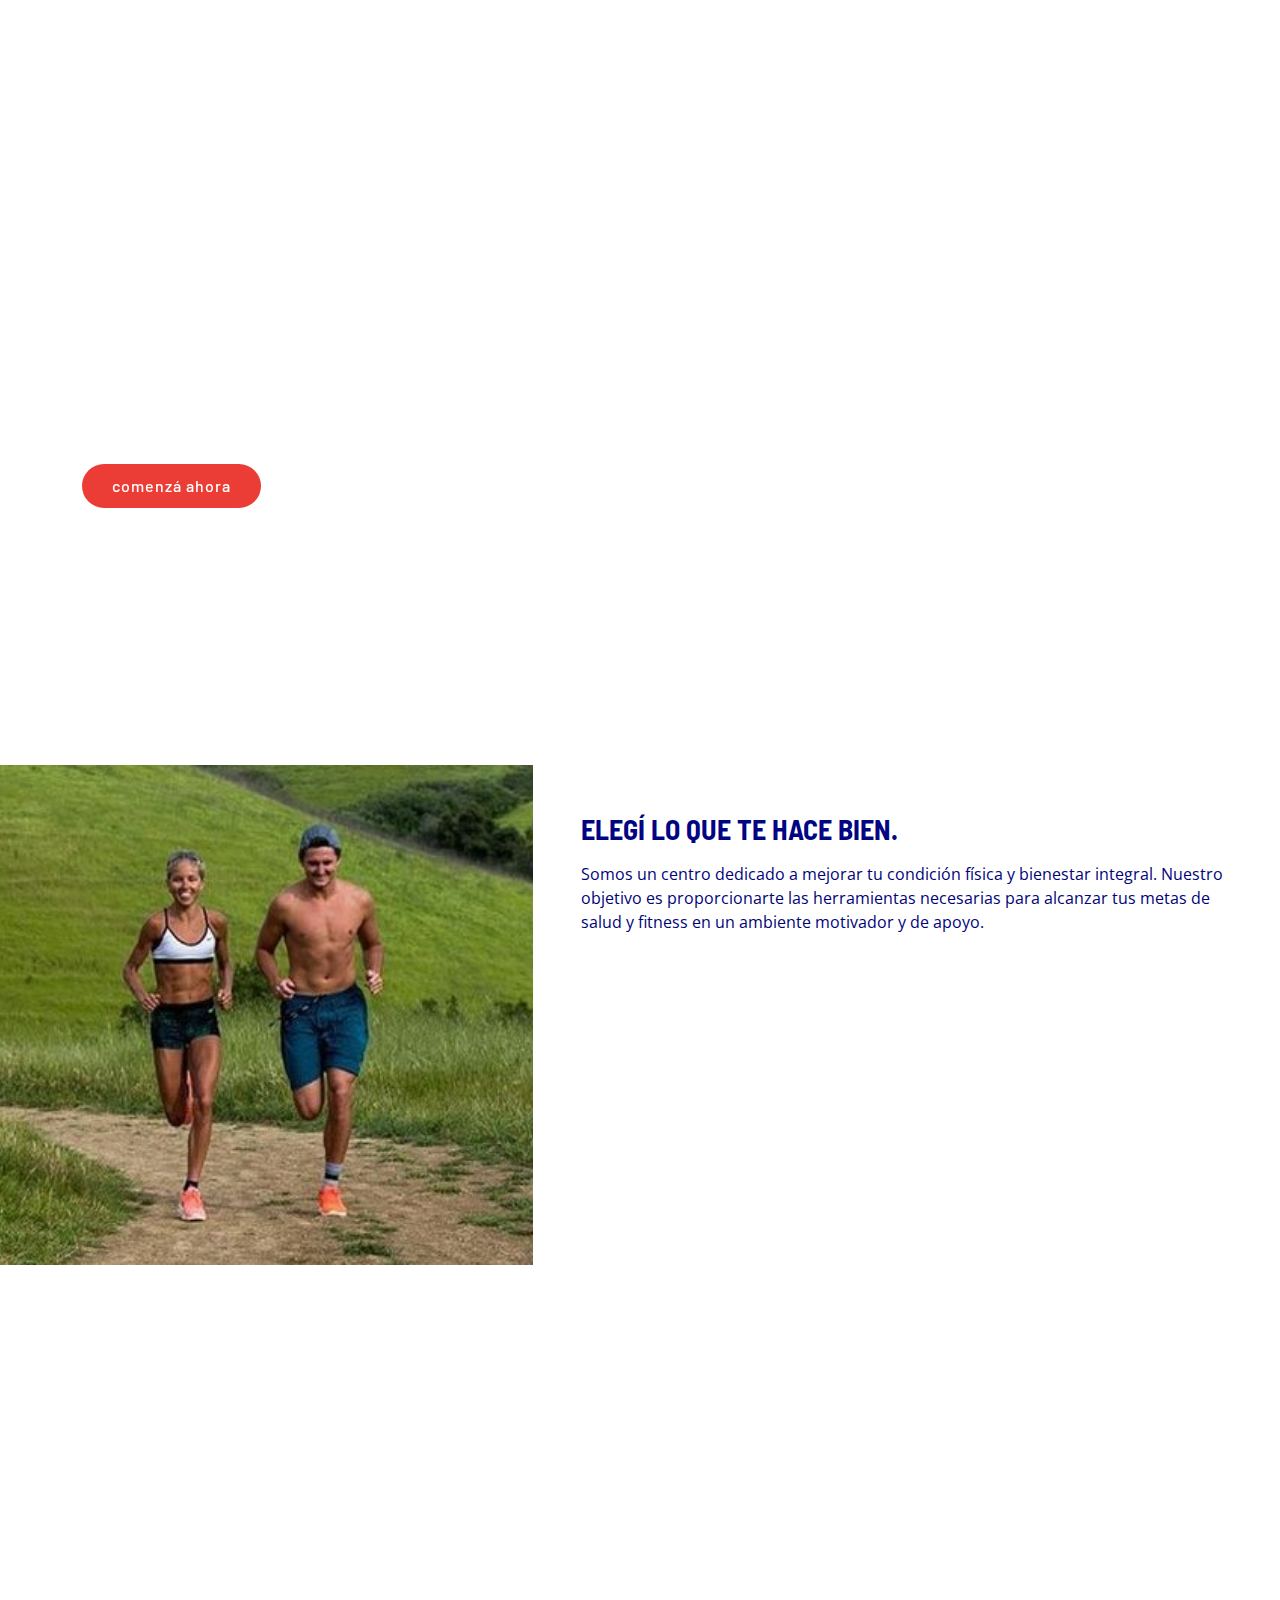
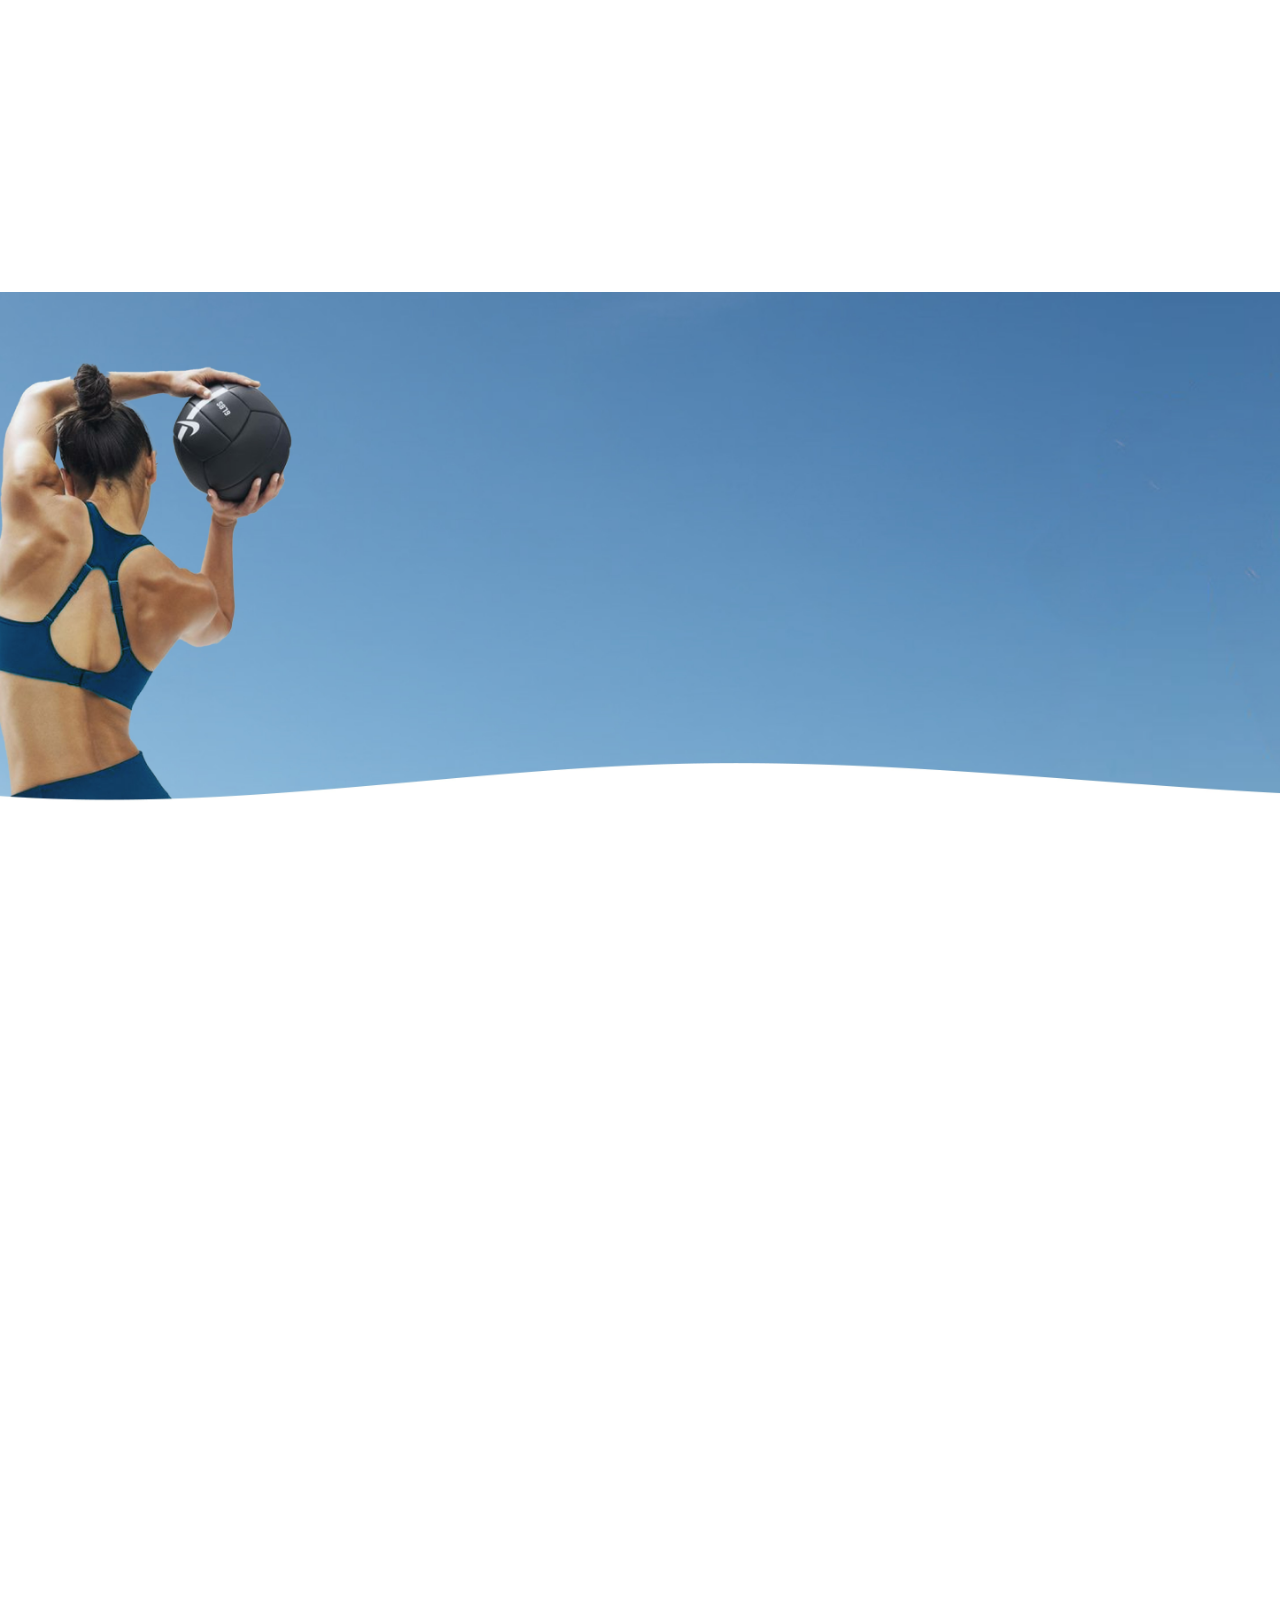
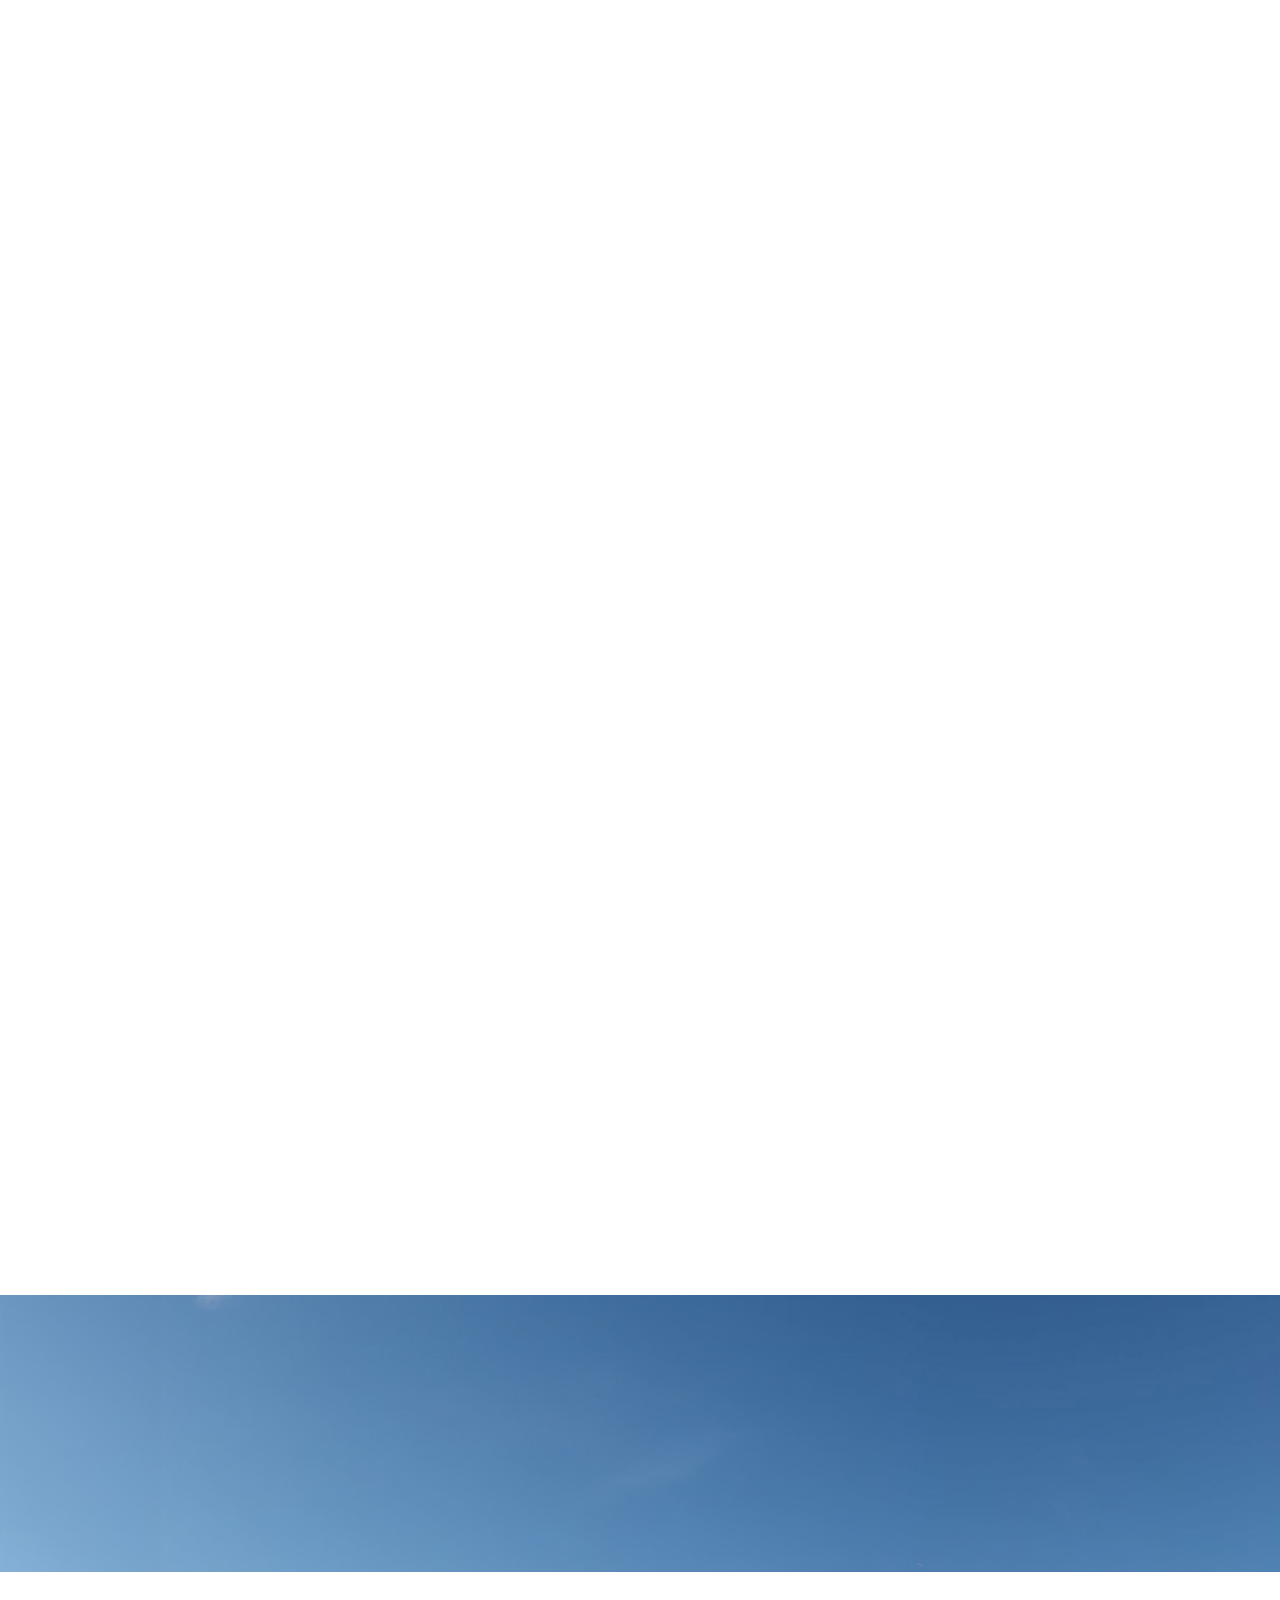
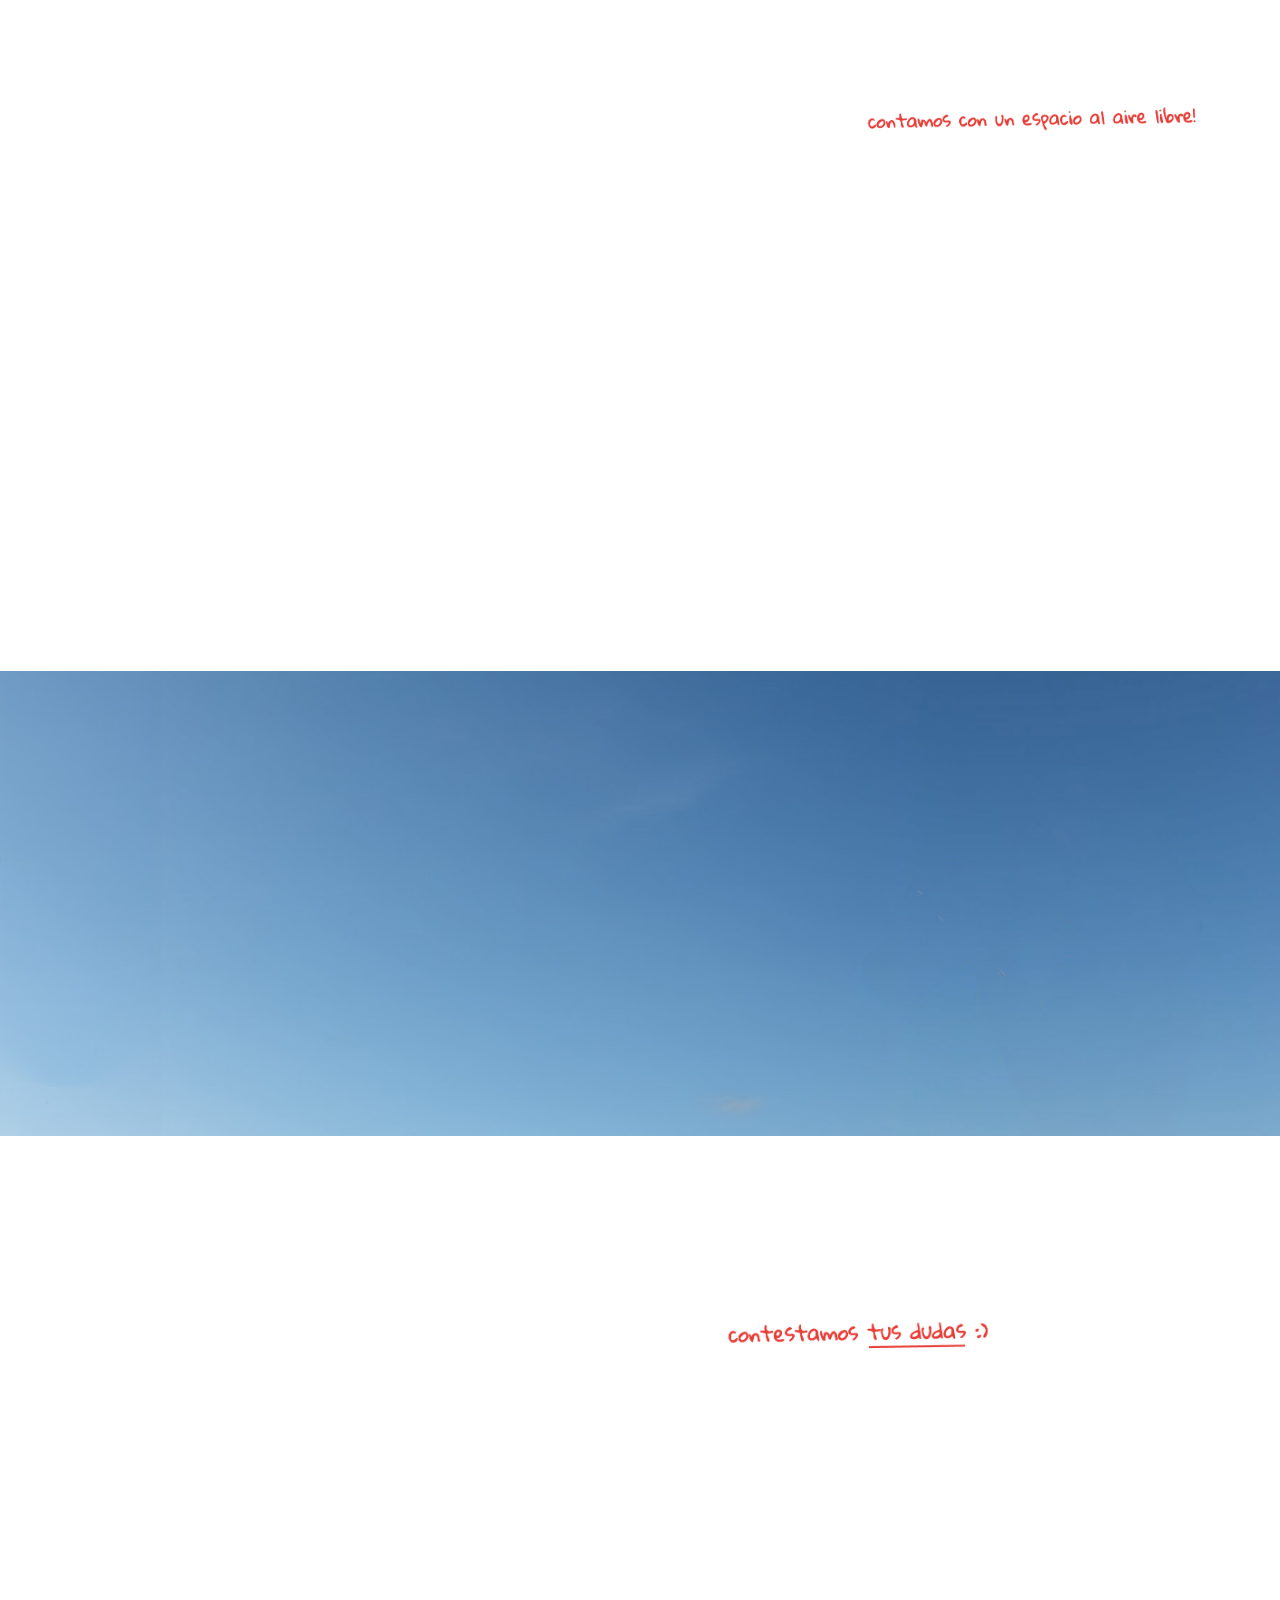
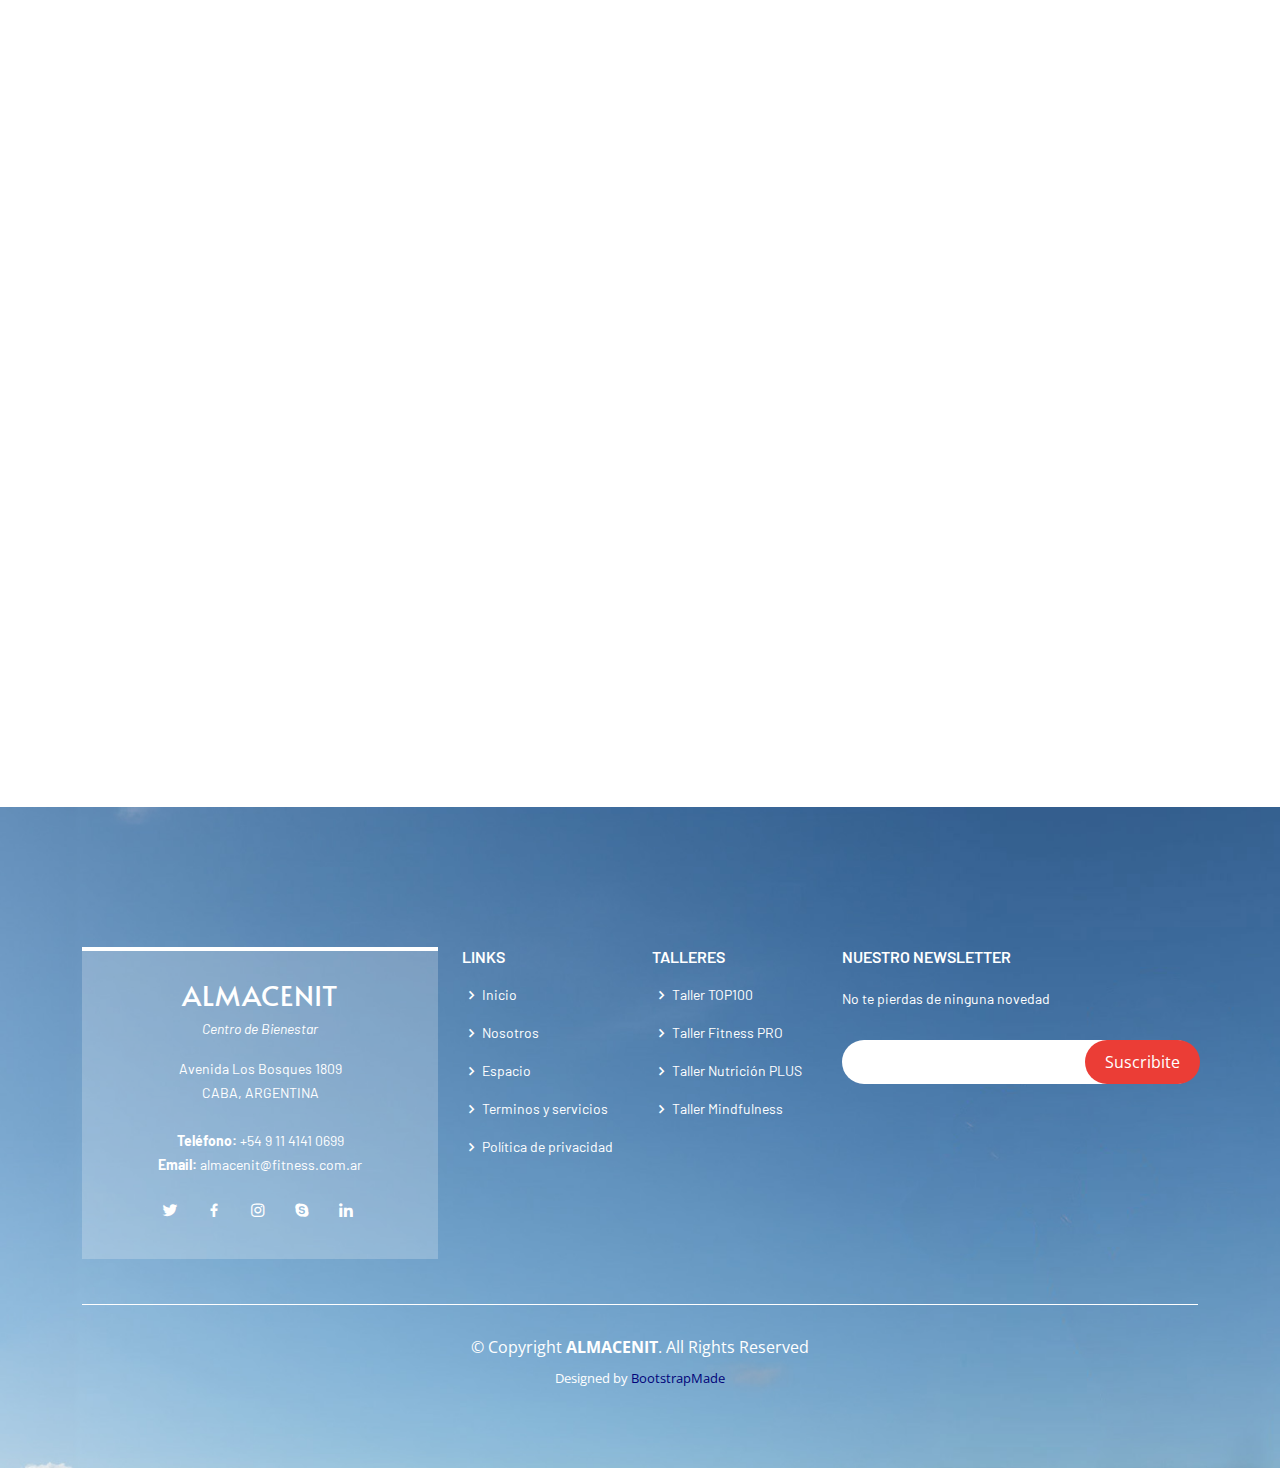
==== commit f58a24a3: "Entrega" ====
--- a/index.html
+++ b/index.html
@@ -62,14 +62,14 @@
 
       <nav id="navbar" class="navbar">
         <ul>
-          <li><a class="nav-link scrollto active" href="#hero">Inicio</a></li>
+          <li><a class="nav-link scrollto" href="#hero">Inicio</a></li>
           <li><a class="nav-link scrollto" href="#about">Nosotros</a></li>
           <li><a class="nav-link scrollto" href="#features">Beneficios</a></li>
           <li><a class="nav-link scrollto" href="#gallery">Espacio</a></li>
-          <li><a class="nav-link scrollto" href="#team">Equipo</a></li>
+          <li><a class="nav-link scrollto" href="#testimonials">Recomendaciones</a></li>
           <li class="dropdown"><a href="#"><span>Talleres</span> <i class="bi bi-chevron-down"></i></a>
             <ul>
-              <li><a href="#">Taller TOP100</a></li>
+              <li><a href="inner-page.html" class="btn-get-started scrollto">Taller TOP100</a></li>
               <li><a href="#">Taller Fitness PRO</a></li>
               <li><a href="#">Taller Nutrición PLUS</a></li>
               <li><a href="#">Taller Mindfulness</a></li>
@@ -166,7 +166,7 @@
 
         <div class="section-title" data-aos="fade-up">
           <h2>BENEFICIOS</h2>
-          <p>CONOCÉ LOS BENEFICIOS DE ELEGIRNOS</p>
+          <p>CONOCÉ LOS BENEFICIOS DE ELEGIRNOS.</p>
         </div>
 
         <div class="row" data-aos="fade-left">
@@ -252,10 +252,9 @@
 
         <div class="row content">
           <div class="col-md-4" data-aos="fade-right">
-            <img src="assets/img/details-1.png" class="img-fluid" alt="">
           </div>
           <div class="col-md-8 pt-4" data-aos="fade-up">
-            <h3>DESCUBRÍ NUESTROS TALLERES ESPECIALIZADOS</h3>
+            <h3>DESCUBRÍ NUESTROS TALLERES ESPECIALIZADOS.</h3>
             <p class="fst-">
               Transformá tu bienestar con nuestros programas únicos diseñados para todos los niveles, impartidos por expertos en 
               fitness y salud integral.
@@ -271,25 +270,29 @@
             </p>
           </div>
         </div>
-
-        <!--div class="row content">
+      </div>
+    </section>
+
+    <!-- ======= Details-2 Section ======= -->
+    <section id="details-2" class="details-2">
+      <div class="container">
+        <div class="row content">
           <div class="col-md-4 order-1 order-md-2" data-aos="fade-left">
             <img src="assets/img/details-2.png" class="img-fluid" alt="">
           </div>
           <div class="col-md-8 pt-5 order-2 order-md-1" data-aos="fade-up">
-            <h3>Corporis temporibus maiores provident</h3>
+            <h3>taller top100.</h3>
             <p class="fst-italic">
-              Lorem ipsum dolor sit amet, consectetur adipiscing elit, sed do eiusmod tempor incididunt ut labore et dolore
-              magna aliqua.
+              Transforma tu vida con nuestro curso estrella, diseñado para ofrecerte un enfoque integral del fitness y el bienestar.
             </p>
             <p>
-              Ullamco laboris nisi ut aliquip ex ea commodo consequat. Duis aute irure dolor in reprehenderit in voluptate
-              velit esse cillum dolore eu fugiat nulla pariatur. Excepteur sint occaecat cupidatat non proident, sunt in
-              culpa qui officia deserunt mollit anim id est laborum
+              Este taller incluye entrenamiento físico intensivo, técnicas avanzadas de yoga, y prácticas de vida saludable. Completar el Taller TOP100 te otorgará un certificado de habilidades en fitness y bienestar integral, invitaciones a eventos exclusivos, acceso a un ranking global de atletas no profesionales, descuentos en equipamiento deportivo y sesiones especiales con expertos en entrenamiento. 
             </p>
-            <p>
-              Inventore id enim dolor dicta qui et magni molestiae. Mollitia optio officia illum ut cupiditate eos autem. Soluta dolorum repellendus repellat amet autem rerum illum in. Quibusdam occaecati est nisi esse. Saepe aut dignissimos distinctio id enim.
-            </p>
+            <h6>
+              ¡Es tu oportunidad de alcanzar el máximo potencial físico y mental!</h6>
+            <div class="text-center text-lg-start">
+                <a href="inner-page.html" class="btn-get-started scrollto">más información</a>
+              </div>
           </div>
         </div>
 
@@ -298,19 +301,19 @@
             <img src="assets/img/details-3.png" class="img-fluid" alt="">
           </div>
           <div class="col-md-8 pt-5" data-aos="fade-up">
-            <h3>Sunt consequatur ad ut est nulla consectetur reiciendis animi voluptas</h3>
-            <p>Cupiditate placeat cupiditate placeat est ipsam culpa. Delectus quia minima quod. Sunt saepe odit aut quia voluptatem hic voluptas dolor doloremque.</p>
+            <h3>TALLER FITNESS PRO.</h3>
+            <p class="fst-italic">
+              Lleva tu entrenamiento al siguiente nivel con nuestro Taller Fitness Pro.</p>
             <ul>
-              <li><i class="bi bi-check"></i> Ullamco laboris nisi ut aliquip ex ea commodo consequat.</li>
-              <li><i class="bi bi-check"></i> Duis aute irure dolor in reprehenderit in voluptate velit.</li>
-              <li><i class="bi bi-check"></i> Facilis ut et voluptatem aperiam. Autem soluta ad fugiat.</li>
+              <li><i class="bi bi-check"></i> Rutinas Avanzadas de Fuerza: Enfócate en ejercicios compuestos que trabajen múltiples grupos musculares.</li>
+              <li><i class="bi bi-check"></i> Estrategias Personalizadas: Adapta tus entrenamientos a tus metas específicas y monitorea tu progreso.</li>
+              <li><i class="bi bi-check"></i> Técnicas de Recuperación: Incorpora estiramientos y métodos de recuperación activa para prevenir lesiones.</li>
             </ul>
-            <p>
-              Qui consequatur temporibus. Enim et corporis sit sunt harum praesentium suscipit ut voluptatem. Et nihil magni debitis consequatur est.
-            </p>
-            <p>
-              Suscipit enim et. Ut optio esse quidem quam reiciendis esse odit excepturi. Vel dolores rerum soluta explicabo vel fugiat eum non.
-            </p>
+            <h6>
+              Completar este taller te permitirá maximizar tus resultados y mejorar significativamente tu condición física.</h6>
+              <div class="text-center text-lg-start">
+                <a href="#about" class="btn-get-started scrollto">más información</a>
+              </div>
           </div>
         </div>
 
@@ -319,23 +322,43 @@
             <img src="assets/img/details-4.png" class="img-fluid" alt="">
           </div>
           <div class="col-md-8 pt-5 order-2 order-md-1" data-aos="fade-up">
-            <h3>Quas et necessitatibus eaque impedit ipsum animi consequatur incidunt in</h3>
+            <h3>TALLER NUTRICION PLUS.</h3>
             <p class="fst-italic">
-              Lorem ipsum dolor sit amet, consectetur adipiscing elit, sed do eiusmod tempor incididunt ut labore et dolore
-              magna aliqua.
+              Optimiza tu salud y rendimiento con nuestro Taller Nutrición Plus.
             </p>
             <p>
-              Ullamco laboris nisi ut aliquip ex ea commodo consequat. Duis aute irure dolor in reprehenderit in voluptate
-              velit esse cillum dolore eu fugiat nulla pariatur. Excepteur sint occaecat cupidatat non proident, sunt in
-              culpa qui officia deserunt mollit anim id est laborum
+              Este curso está diseñado para enseñarte los fundamentos de una alimentación equilibrada y cómo aplicarlos a tu estilo de vida.Aprenderás a planificar comidas saludables, entender los macronutrientes y micronutrientes esenciales, y adaptar tu dieta a tus necesidades personales y objetivos de fitness.
             </p>
-            <ul>
+            <h6>
+              Al finalizar, tendrás las herramientas necesarias para llevar una dieta que potencie tu bienestar y maximice tus resultados de entrenamiento.</h6>
+              <div class="text-center text-lg-start">
+                <a href="#about" class="btn-get-started scrollto">más información</a>
+              </div>
+            <!--<ul>
               <li><i class="bi bi-check"></i> Et praesentium laboriosam architecto nam .</li>
               <li><i class="bi bi-check"></i> Eius et voluptate. Enim earum tempore aliquid. Nobis et sunt consequatur. Aut repellat in numquam velit quo dignissimos et.</li>
               <li><i class="bi bi-check"></i> Facilis ut et voluptatem aperiam. Autem soluta ad fugiat.</li>
-            </ul>
-          </div>
-        </div>-->
+            </ul>-->
+          </div>
+        </div>
+
+        <div class="row content">
+          <div class="col-md-4" data-aos="fade-right">
+            <img src="assets/img/POSE-02.png" class="img-fluid" alt="">
+          </div>
+          <div class="col-md-8 pt-5" data-aos="fade-up">
+            <h3>TALLER MINDFULLNESS.</h3>
+            <p class="fst-italic">
+              Descubre el poder del momento presente con nuestro Taller Mindfulness.</p>
+              <p>
+                Este curso está diseñado para ayudarte a reducir el estrés, mejorar la concentración y encontrar un equilibrio emocional a través de prácticas de meditación y técnicas de mindfulness. Aprenderás a incorporar la atención plena en tu vida diaria, mejorar tu bienestar mental y emocional, y desarrollar una mayor conciencia de ti mismo y tu entorno.              </p>
+            <h6>
+              Completar este taller te proporcionará herramientas efectivas para manejar el estrés y vivir una vida más plena y consciente.</h6>
+              <div class="text-center text-lg-start">
+                <a href="#about" class="btn-get-started scrollto">más información</a>
+              </div>
+          </div>
+        </div>
 
       </div>
     </section>
@@ -349,34 +372,38 @@
 
           <div class="col-lg-3 col-md-6">
             <div class="count-box">
-              <!--<i class="bi bi-people"></i>
-              <p>inscribirse</p>-->
-              <h2>TALLER TOP100</h2>
-                <a href="#" class="btn-buy">inscribirse</a>
+              <i class="bi bi-people"></i>
+              <span data-purecounter-start="0" data-purecounter-end="12" data-purecounter-duration="1" class="purecounter"></span>
+              <!--<h2>12</h2>-->
+              <p>Profesionales</p>
+                <!--<a href="#" class="btn-buy">inscribirse</a>-->
             </div>
           </div>
 
           <div class="col-lg-3 col-md-6 mt-5 mt-md-0">
             <div class="count-box">
-               <!--<i class="bi bi-gym"></i>-->
-              <h2>TALLER FITNESS PRO</h2>
-                <a href="#" class="btn-buy">inscribirse</a>
+               <i class="bi bi-building"></i>
+               <span data-purecounter-start="0" data-purecounter-end="4" data-purecounter-duration="1" class="purecounter"></span>
+              <p>Centros</p>
+              <!--<a href="#" class="btn-buy">inscribirse</a>-->
             </div>
           </div>
 
           <div class="col-lg-3 col-md-6 mt-5 mt-lg-0">
             <div class="count-box">
-               <!--<i class="bi bi-journal-richtext"></i>-->
-              <h2>TALLER NUTRICIÓN PLUS</h2>
-                <a href="#" class="btn-buy">inscribirse</a>
+               <i class="bi bi-emoji-smile"></i>
+               <span data-purecounter-start="0" data-purecounter-end="651" data-purecounter-duration="1" class="purecounter"></span>
+              <p>Clientes</p>
+              <!--<a href="#" class="btn-buy">inscribirse</a>-->
             </div>
           </div>
 
           <div class="col-lg-3 col-md-6 mt-5 mt-lg-0">
             <div class="count-box">
-               <!--<i class="bi bi-emoji-smile"></i>-->
-              <h2>TALLER MINDFULLNESS</h2>
-                <a href="#" class="btn-buy">inscribirse</a>
+               <i class="bi bi-journal-richtext"></i>
+               <span data-purecounter-start="0" data-purecounter-end="86" data-purecounter-duration="1" class="purecounter"></span>
+              <p>Programas</p>
+              <!--<a href="#" class="btn-buy">inscribirse</a>-->
             </div>
           </div>
 
@@ -392,8 +419,8 @@
       <div class="container">
 
         <div class="section-title" data-aos="fade-up">
-          <h2>ESPACIO</h2>
-          <p>EXPLORÁ NUESTRO ESPACIO</p>
+          <h2>galeria</h2>
+          <p>recorré nuestra galería de fotos</p>
         </div>
 
         <div class="row g-0" data-aos="fade-left">
@@ -554,7 +581,7 @@
 
         <div class="row" data-aos="fade-left">
 
-          <div class="col-lg-3 col-md-6">
+          <div class="col-lg-3 col-md-4">
             <div class="member" data-aos="zoom-in" data-aos-delay="100">
               <div class="pic"><img src="assets/img/team/team-1.jpg" class="img-fluid" alt=""></div>
               <div class="member-info">
@@ -570,7 +597,7 @@
             </div>
           </div>
 
-          <div class="col-lg-3 col-md-6 mt-5 mt-md-0">
+          <div class="col-lg-3 col-md-4 mt-5 mt-md-0">
             <div class="member" data-aos="zoom-in" data-aos-delay="200">
               <div class="pic"><img src="assets/img/team/team-2.jpg" class="img-fluid" alt=""></div>
               <div class="member-info">
@@ -586,7 +613,7 @@
             </div>
           </div>
 
-          <div class="col-lg-3 col-md-6 mt-5 mt-lg-0">
+          <div class="col-lg-3 col-md-46 mt-5 mt-lg-0">
             <div class="member" data-aos="zoom-in" data-aos-delay="300">
               <div class="pic"><img src="assets/img/team/team-3.jpg" class="img-fluid" alt=""></div>
               <div class="member-info">
@@ -632,7 +659,7 @@
 
             <div class="swiper-slide">
               <div class="testimonial-item">
-                <img src="assets/img/testimonials/testimonials-1.jpg" class="testimonial-img" alt="">
+                <!--<img src="assets/img/testimonials/testimonials-1.jpg" class="testimonial-img" alt="">-->
                 <h3>Juana Lopez</h3>
                 <h4>Cliente</h4>
                 <p>
@@ -644,7 +671,7 @@
 
             <div class="swiper-slide">
               <div class="testimonial-item">
-                <img src="assets/img/testimonials/testimonials-2.jpg" class="testimonial-img" alt="">
+                <!--<img src="assets/img/testimonials/testimonials-2.jpg" class="testimonial-img" alt="">-->
                 <h3>Sara Wilsson</h3>
                 <h4>Cliente</h4>
                 <p>
@@ -656,7 +683,7 @@
 
             <div class="swiper-slide">
               <div class="testimonial-item">
-                <img src="assets/img/testimonials/testimonials-3.jpg" class="testimonial-img" alt="">
+                <!--<img src="assets/img/testimonials/testimonials-3.jpg" class="testimonial-img" alt="">-->
                 <h3>Jena Karlis</h3>
                 <h4>Cliente</h4>
                 <p>
@@ -668,7 +695,7 @@
 
             <div class="swiper-slide">
               <div class="testimonial-item">
-                <img src="assets/img/testimonials/testimonials-4.jpg" class="testimonial-img" alt="">
+                <!--<img src="assets/img/testimonials/testimonials-4.jpg" class="testimonial-img" alt="">-->
                 <h3>Sam Brandon</h3>
                 <h4>Cliente</h4>
                 <p>
@@ -680,7 +707,7 @@
 
             <div class="swiper-slide">
               <div class="testimonial-item">
-                <img src="assets/img/testimonials/testimonials-5.jpg" class="testimonial-img" alt="">
+                <!--<img src="assets/img/testimonials/testimonials-5.jpg" class="testimonial-img" alt="">-->
                 <h3>John Larson</h3>
                 <h4>Cliente</h4>
                 <p>
@@ -811,7 +838,7 @@
               <i class="bx bx-help-circle icon-help"></i> <a data-bs-toggle="collapse" data-bs-target="#faq-list-2" class="collapsed"> ¿Qué debo llevar para mi primera visita? <i class="bx bx-chevron-down icon-show"></i><i class="bx bx-chevron-up icon-close"></i></a>
               <div id="faq-list-2" class="collapse" data-bs-parent=".faq-list">
                 <p>
-                  Dolor sit amet consectetur adipiscing elit pellentesque habitant morbi. Id interdum velit laoreet id donec ultrices. Fringilla phasellus faucibus scelerisque eleifend donec pretium. Est pellentesque elit ullamcorper dignissim. Mauris ultrices eros in cursus turpis massa tincidunt dui.
+                  Para tu primera visita, debes llevar tu identificación, historial médico relevante, una lista de preguntas, información sobre los medicamentos que tomas y detalles sobre el método de pago.
                 </p>
               </div>
             </li>
@@ -820,8 +847,7 @@
               <i class="bx bx-help-circle icon-help"></i> <a data-bs-toggle="collapse" data-bs-target="#faq-list-3" class="collapsed"> ¿Ofrecen servicios de nutrición? <i class="bx bx-chevron-down icon-show"></i><i class="bx bx-chevron-up icon-close"></i></a>
               <div id="faq-list-3" class="collapse" data-bs-parent=".faq-list">
                 <p>
-                  Eleifend mi in nulla posuere sollicitudin aliquam ultrices sagittis orci. Faucibus pulvinar elementum integer enim. Sem nulla pharetra diam sit amet nisl suscipit. Rutrum tellus pellentesque eu tincidunt. Lectus urna duis convallis convallis tellus. Urna molestie at elementum eu facilisis sed odio morbi quis
-                </p>
+                  Sí, ofrecemos servicios de nutrición que incluyen asesoramiento personalizado, planes de alimentación y seguimiento para ayudarte a alcanzar tus objetivos de salud y bienestar.                </p>
               </div>
             </li>
 
@@ -829,8 +855,7 @@
               <i class="bx bx-help-circle icon-help"></i> <a data-bs-toggle="collapse" data-bs-target="#faq-list-4" class="collapsed"> ¿Hay opciones de clases para niños? <i class="bx bx-chevron-down icon-show"></i><i class="bx bx-chevron-up icon-close"></i></a>
               <div id="faq-list-4" class="collapse" data-bs-parent=".faq-list">
                 <p>
-                  Molestie a iaculis at erat pellentesque adipiscing commodo. Dignissim suspendisse in est ante in. Nunc vel risus commodo viverra maecenas accumsan. Sit amet nisl suscipit adipiscing bibendum est. Purus gravida quis blandit turpis cursus in.
-                </p>
+                  Sí, ofrecemos opciones de clases para niños que están diseñadas para ser divertidas y educativas, adaptadas a diferentes edades y niveles de habilidad.                </p>
               </div>
             </li>
 
@@ -838,8 +863,7 @@
               <i class="bx bx-help-circle icon-help"></i> <a data-bs-toggle="collapse" data-bs-target="#faq-list-5" class="collapsed"> ¿Ofrecen algún tipo de prueba gratuita o clase de prueba? <i class="bx bx-chevron-down icon-show"></i><i class="bx bx-chevron-up icon-close"></i></a>
               <div id="faq-list-5" class="collapse" data-bs-parent=".faq-list">
                 <p>
-                  Laoreet sit amet cursus sit amet dictum sit amet justo. Mauris vitae ultricies leo integer malesuada nunc vel. Tincidunt eget nullam non nisi est sit amet. Turpis nunc eget lorem dolor sed. Ut venenatis tellus in metus vulputate eu scelerisque.
-                </p>
+                  Sí, ofrecemos pruebas gratuitas o clases de prueba para que puedas experimentar nuestros servicios antes de comprometerte.                </p>
               </div>
             </li>
 
@@ -967,7 +991,7 @@
 
           <div class="col-lg-4 col-md-6 footer-newsletter">
             <h4>Nuestro Newsletter</h4>
-            <p>No te pierdas de ninguna novedad</p>
+            <a>No te pierdas de ninguna novedad</a>
             <form action="" method="post">
               <input type="email" name="email"><input type="submit" value="Suscribite">
             </form>
--- a/assets/css/style.css
+++ b/assets/css/style.css
@@ -123,7 +123,7 @@
   transition: all 0.5s;
   z-index: 997;
   transition: all 0.5s;
-  background: #EB3D36;
+  background: #4776A4;
 }
 
 #header.header-transparent {
@@ -131,7 +131,7 @@
 }
 
 #header.header-scrolled {
-  background: #EB3D36;
+  background: #4776A4;
   height: 60px;
 }
 
@@ -323,7 +323,7 @@
   right: 0;
   left: 0;
   bottom: 0;
-  background: #EB3D36;
+  background: #4776A4;
   transition: 0.3s;
   z-index: 999;
 }
@@ -461,7 +461,7 @@
 }
 
 #hero .btn-get-started {
-  font-family: "Open Sans", sans-serif;
+  font-family: "barlow", sans-serif;
   font-weight: 500;
   font-size: 16px;
   letter-spacing: 1px;
@@ -491,6 +491,7 @@
 @media (max-width: 991px) {
   #hero {
     padding-top: 80px;
+    background-image: url("../img/hero3-01.png");
   }
 
   #hero .animated {
@@ -506,7 +507,7 @@
   }
 
   #hero h1 {
-    font-size: 28px;
+    font-size: 36px;
     line-height: 32px;
     margin-bottom: 10px;
   }
@@ -515,6 +516,7 @@
     font-size: 18px;
     line-height: 24px;
     margin-bottom: 30px;
+    width: 390px;
   }
 }
 
@@ -588,6 +590,205 @@
   }
 }
 
+/*--------------------------------------------------------------
+# Hero Section 2
+--------------------------------------------------------------*/
+#hero2 {
+  background: url("../img/hero5-01.jpg");
+  background-size: cover;
+  background-position: center top;
+  background-repeat: no-repeat;
+  position: relative;
+  padding: 120px 0 0 0;
+}
+
+#hero2:before {
+  content: "";
+  background: #eb3c3600;
+  position: absolute;
+  bottom: 0;
+  top: 0;
+  left: 0;
+  right: 0;
+}
+
+#hero2 h1 {
+  margin: 0 0 20px 0;
+  font-size: 48px;
+  font-weight: 700;
+  line-height: 36px;
+  color: rgba(255, 255, 255, 0.8);
+}
+
+#hero2 h1 span {
+  color: #fff;
+  border-bottom: 4px solid #ffffff;
+  line-height: 40px;
+}
+
+#hero2 h2 {
+  padding: 40px 0px 20px;
+  font-family: "Barlow", sans-serif;
+  color: rgba(255, 255, 255, 0.8);
+  margin-bottom: 10px;
+  font-size: 20px;
+  width: 550px;
+  font-weight: 500;
+  line-height: 28.8px;
+}
+
+#hero2 h3 {
+  padding: 0px 0px 30px;
+  font-family: "Barlow", sans-serif;
+  color: rgba(255, 255, 255, 0.8);
+  margin-bottom: 10px;
+  font-size: 20px;
+  width: 577px;
+  font-weight: 300;
+  line-height: 28.8px;
+}
+
+#hero2 .btn-get-started {
+  font-family: "barlow", sans-serif;
+  font-weight: 500;
+  font-size: 16px;
+  letter-spacing: 1px;
+  display: inline-block;
+  padding: 10px 30px;
+  border-radius: 50px;
+  transition: 0.5s;
+  color: #ffffff;
+  border-color: #ffffff;
+  border: 2px solid;
+}
+
+#hero2 .btn-get-started:hover {
+  background: #ffffff;
+  color: #4776A4;
+  border: 0px;
+}
+
+#hero2 .animated {
+  animation: up-down 2s ease-in-out infinite alternate-reverse both;
+}
+
+@media (min-width: 1024px) {
+  #hero2 {
+    background-attachment: fixed;
+  }
+}
+
+@media (max-width: 991px) {
+  #hero2 {
+    padding-top: 80px;
+    background-image: url("../img/hero8-01.png");
+  }
+
+  #hero2 .animated {
+    animation: none;
+  }
+
+  #hero2 .hero-img {
+    text-align: center;
+  }
+
+  #hero2 .hero-img img {
+    max-width: 50%;
+  }
+
+  #hero2 h1 {
+    font-size: 36px;
+    line-height: 32px;
+    margin-bottom: 10px;
+  }
+
+  #hero2 h2 {
+    font-size: 18px;
+    line-height: 24px;
+    margin-bottom: 5px;
+    padding: 15px 0;
+    width: 390px;
+  }
+  #hero2 h3 {
+    font-size: 16px;
+    line-height: 20px;
+    margin-bottom: 30px;
+    padding: 0px 0;
+    width: 380px;
+    color: #ffffff;
+  }
+}
+
+
+@media (max-width: 575px) {
+  #hero2 .hero-img img {
+    width: 80%;
+  }
+}
+
+@keyframes up-down {
+  0% {
+    transform: translateY(10px);
+  }
+
+  100% {
+    transform: translateY(-10px);
+  }
+}
+
+.hero2-waves {
+  display: block;
+  margin-top: 60px;
+  width: 100%;
+  height: 60px;
+  z-index: 5;
+  position: relative;
+}
+
+.wave1 use {
+  animation: move-forever1 10s linear infinite;
+  animation-delay: -2s;
+}
+
+.wave2 use {
+  animation: move-forever2 8s linear infinite;
+  animation-delay: -2s;
+}
+
+.wave3 use {
+  animation: move-forever3 6s linear infinite;
+  animation-delay: -2s;
+}
+
+@keyframes move-forever1 {
+  0% {
+    transform: translate(85px, 0%);
+  }
+
+  100% {
+    transform: translate(-90px, 0%);
+  }
+}
+
+@keyframes move-forever2 {
+  0% {
+    transform: translate(-90px, 0%);
+  }
+
+  100% {
+    transform: translate(85px, 0%);
+  }
+}
+
+@keyframes move-forever3 {
+  0% {
+    transform: translate(-90px, 0%);
+  }
+
+  100% {
+    transform: translate(85px, 0%);
+  }
+}
 /*--------------------------------------------------------------
 # Sections General
 --------------------------------------------------------------*/
@@ -702,8 +903,12 @@
 --------------------------------------------------------------*/
 .about {
   padding: 40px 0 0 0;
-}
-
+  background-image: url("../img/fondo1-01.png");
+  background-size: cover;
+  background-position: top right;
+  background-repeat: no-repeat;
+  position: relative;
+}
 .about .icon-boxes h3 {
   font-size: 28px;
   font-weight: 700;
@@ -754,6 +959,7 @@
 .about .icon-box .title a {
   color: #010483;
   transition: 0.3s;
+  font-family: barlow;
 }
 
 .about .icon-box .title a:hover {
@@ -768,10 +974,25 @@
 
 .about .video-box {
   background: url("../img/about.png") center center no-repeat;
-  background-size: contain;
+  background-size: cover;
   min-height: 300px;
-  height: 491px;
+  height: 500px;
   border-radius: 0px 25px 25px 0px;
+}
+
+@media (max-width: 1510px) {
+  .about{
+  background-image: url("../img/fondo7-01.png");
+  }
+}
+
+@media (max-width: 1297px) {
+  .about{
+  background-image: url("../img/details-1.png");
+  }
+  .about .video-box {
+  border-radius: 0px;
+  }
 }
 
 /*.about .play-btn {
@@ -853,6 +1074,106 @@
   }
 }
 
+.about-2 {
+  padding: 40px 0 40px 0;
+  background-image: url("../img/HERO7-01.jpg");
+  background-size: cover;
+  background-position: top left;
+  background-repeat: no-repeat;
+  position: relative;
+}
+
+.about-2 p {
+  color: #ffffff;
+}
+.about-2 .icon-boxes h3 {
+  font-size: 28px;
+  font-weight: 600;
+  color: #ffffff;
+  margin-bottom: 15px;
+  font-family: "BARLOW SEMI CONDENSED", sans-serif;
+  text-transform: uppercase;
+}
+
+.about-2 .icon-box {
+  margin-top: 40px;
+}
+
+.about-2 .icon-box .icon {
+  float: left;
+  display: flex;
+  align-items: center;
+  justify-content: center;
+  width: 64px;
+  height: 64px;
+  border: 2px solid #ffffff;
+  border-radius: 50px;
+  transition: 0.5s;
+  background: #ffffff00;
+}
+
+.about-2 .icon-box .icon i {
+  color: #ffffff;
+  font-size: 28px;
+  font-weight: 200;
+}
+
+.about-2 .icon-box:hover .icon {
+  background: #4776A4;
+}
+
+.about-2 .icon-box:hover .icon i {
+  color: #ffffff;
+}
+
+.about-2 .icon-box .title {
+  margin-left: 85px;
+  font-weight: 600;
+  margin-bottom: 10px;
+  font-size: 18px;
+  text-transform: uppercase;
+  font-family: barlow;
+  columns: #ffffff;
+}
+
+.about-2 .icon-box .title a {
+  color: #ffffff;
+  transition: 0.3s;
+  font-family: barlow;
+  font-weight: 600;
+}
+
+.about-2 .icon-box .title a:hover {
+  color: #010483;
+}
+
+.about-2 .icon-box .description {
+  margin-left: 85px;
+  line-height: 24px;
+  font-size: 14px;
+  color: #ffffff;
+  font-weight: 300;
+}
+
+
+@media (max-width: 459px) {
+  .about-2 {
+  background-image: url("../img/foto1.jpg");
+  }
+}
+
+@keyframes pulsate-btn {
+  0% {
+    transform: scale(0.6, 0.6);
+    opacity: 1;
+  }
+
+  100% {
+    transform: scale(1, 1);
+    opacity: 0;
+  }
+}
+
 /*--------------------------------------------------------------
 # Features
 --------------------------------------------------------------*/
@@ -899,9 +1220,11 @@
 # Counts
 --------------------------------------------------------------*/
 .counts {
-  padding: 50px 0 100px;
+  padding: 60px 0 60px;
   width: 100%;
   background: url("../img/foto1.jpg");
+  background-repeat: no-repeat;
+  background-size: cover;
   position: relative;
 }
 
@@ -944,7 +1267,7 @@
   left: 50%;
   transform: translateX(-50%);
   font-size: 20px;
-  background: #01036f;
+  background: #EB3D36;
   padding: 12px;
   color: #fff;
   border-radius: 50px;
@@ -956,24 +1279,27 @@
   height: 48px;
 }
 
-.counts .count-box h2 {
-  font-size: 24px;
+
+.counts .count-box span {
+  font-size: 64px;
   font-family: "Gloria Hallelujah", cursive;
   text-transform: lowercase;
   display: block;
   line-height: 22PX;
   font-weight: 500;
   margin-bottom: 30px;
+  margin-top: 20px;
   color: #ffffff;
 }
 
 .counts .count-box p {
   padding: 0;
   margin: 0;
-  font-family: "Baloo 2", sans-serif;
-  font-size: 16px;
+  font-family: "barlow", sans-serif;
+  font-size: 18px;
+  letter-spacing: 5%;
   line-height: 20PX;
-  color: #01036f;
+  color: #ffffff;
 }
 
 /*--------------------------------------------------------------
@@ -982,10 +1308,21 @@
 .details {
   padding: 70px 0 60px;
   width: 100%;
-  background: url("../img/foto.jpg");
-  position: relative;
-  padding: 120px 0 0 0;
-}
+  background-image: url("../img/foto.jpg");
+  background-size: cover;
+  background-position: top center;
+  background-repeat: no-repeat;
+  position: relative;
+  padding: 60px 0 120px 0;
+}
+
+@media (max-width: 991px) {
+  #details {
+    background-image: url("../img/details-5-01.png");
+    height: 1050px;
+  }
+}
+
 .details .content+.content {
   margin-top: 100px;
   color: #ffffff;
@@ -993,7 +1330,7 @@
 
 .details .content h3 {
   font-weight: 600;
-  font-size: 26px;
+  font-size: 36px;
   color: #ffffff;
   font-family: "BARLOW SEMI CONDENSED", sans-serif;
 }
@@ -1003,6 +1340,7 @@
   color: #ffffff;
   font-weight: 300;
   font-size: 16px;
+  font-family: barlow;
 }
 
 .details .content ul {
@@ -1029,20 +1367,178 @@
   color: #ffffff;
 }
 
+
+
+/*seccion nueva*/
+
+.details-2 {
+  padding: 70px 0 60px;
+  width: 100%;
+  background-color: #ffffff;
+  position: relative;
+  padding: 60px 0 120px 0;
+}
+.details-2 .content+.content {
+  margin-top: 100px;
+  color: #ffffff;
+}
+
+.details-2 .content h3 {
+  font-weight: 700;
+  font-size: 36px;
+  color: #010479;
+  font-family: "BARLOW SEMI CONDENSED", sans-serif;
+  text-transform: uppercase;
+}
+
+.details-2 .content p {
+  margin-bottom: 20px;
+  color: #010479;
+  font-weight: 400;
+  font-size: 16px;
+  font-family: barlow;
+}
+
+.details-2 .content h6 {
+  margin-bottom: 40px;
+  color: #010479;
+  font-weight: 600;
+  font-size: 16px;
+  font-family: barlow;
+}
+
+
+.details-2 .content ul {
+  list-style: none;
+  padding: 0;
+  color: #010479;
+}
+
+.details-2 .content ul li {
+  padding-bottom: 10px;
+  color: #010479;
+  font-weight: 400;
+  font-size: 16px;
+}
+
+.details-2 .content ul i {
+  font-size: 20px;
+  padding-right: 4px;
+  color: #EB3D36;
+}
+
+.details-2 .content p:last-child {
+  margin-bottom: 0;
+  color: #010479;
+}
+
+.details-2 .content .btn-get-started {
+  font-family: "barlow";
+  font-weight: 500;
+  font-size: 16px;
+  letter-spacing: 1px;
+  display: inline-block;
+  padding: 10px 30px;
+  border-radius: 50px;
+  transition: 0.5s;
+  color: #ffffff;
+  background: #EB3D36;
+}
+
+.details-2 .btn-get-started:hover {
+  background: #010479;
+  color: #ffffff;
+}
+
+/*DETAILS 3*/
+
+.details-3 {
+  margin-top: 60PX;
+  margin-bottom: 60px;
+  width: 100%;
+  background-color: #ffffff;
+  position: relative;
+  padding: 70px 0 30px 0;
+}
+
+.details-3 .content+.content {
+  margin-top: 100px;
+  color: #ffffff;
+}
+
+.details-3 .content h3 {
+  font-weight: 700;
+  font-size: 36px;
+  color: #010479;
+  font-family: "BARLOW SEMI CONDENSED", sans-serif;
+}
+
+.details-3 .content p {
+  margin-bottom: 20px;
+  color: #010479;
+  font-weight: 400;
+  font-size: 16px;
+  font-family: barlow;
+}
+
+.details-3 .content ul {
+  list-style: none;
+  padding: 0;
+  color: #010479;
+}
+
+.details-3 .content ul li {
+  padding-bottom: 10px;
+  color: #010479;
+  font-weight: 650;
+  font-size: 16px;
+  width: 900px;
+}
+
+.details-3 .content ul i {
+  font-size: 16px;
+  padding-right: 4px;
+  color: #010479;
+}
+
+.details-3 .content p:last-child {
+  margin-bottom: 0;
+  color: #010479;
+}
+
+
 /*--------------------------------------------------------------
 # Gallery
 --------------------------------------------------------------*/
 
 .gallery {
-  padding: 120px 0 60px;
+  padding: 100px 0 60px;
   border-radius: 25px;
+  background-image: url("../img/fondo2-01.png");
+  background-size: cover;
+  background-position: top center;
+  background-repeat: no-repeat;
+  position: relative;
+}
+
+.gallery p {
+  line-height: 40px;
 }
 
 .gallery .gallery-item {
   overflow: hidden;
-  border-right: 26px solid #fff;
+  border-right: 13px solid #fff;
+  border-left: 13px solid #fff;
   border-bottom: 26px solid #fff;
   border-radius: 0px;
+}
+
+@media (max-width: 400px) {
+  .gallery .gallery-item {
+ position: center;
+ align-items: center;
+ flex-direction: column;
+  }
 }
 
 .gallery .gallery-item img {
@@ -1053,6 +1549,47 @@
 .gallery .gallery-item:hover img {
   transform: scale(1.1);
   border-radius: 25px;
+}
+
+.gallery1 {
+  padding: 100px 0 0px;
+  border-radius: 25px;
+  background-image: url("../img/fondo5-01.png");
+  background-size: cover;
+  background-position: top right;
+  background-repeat: no-repeat;
+  position: relative;
+}
+
+.gallery1 .gallery-item {
+  overflow: hidden;
+  border-right: 13px solid #fff;
+  border-left: 13px solid #fff;
+  border-bottom: 26px solid #fff;
+  border-radius: 0px;
+}
+
+.gallery1 .gallery-item img {
+  transition: all ease-in-out 0.4s;
+  border-radius: 25px;
+}
+
+.gallery1 .gallery-item:hover img {
+  transform: scale(1.1);
+  border-radius: 25px;
+}
+
+@media (max-width: 1800px) {
+  .gallery1 {
+  background-image: url("../img/fondo9-01.png");
+  line-height: 36px;
+  }
+}
+@media (max-width: 1580px) {
+  .gallery1 {
+  background-image: url("../img/details-1.png");
+  line-height: 36px;
+  }
 }
 
 
@@ -1060,8 +1597,8 @@
 # Testimonials
 --------------------------------------------------------------*/
 .testimonials {
-  padding: 80px 0;
-  background: url("../img/fondocielo.jpg") no-repeat;
+  padding: 80px 0 60px;
+  background: url("../img/foto1.jpg") no-repeat;
   background-position: center center;
   background-size: cover;
   position: relative;
@@ -1089,6 +1626,10 @@
 .testimonials .testimonial-item {
   text-align: center;
   color: #fff;
+  background-color: #ffffff28;
+  position: relative;
+  padding: 60px;
+  border-radius: 25px; /* Bordes redondeados */
 }
 
 .testimonials .testimonial-item .testimonial-img {
@@ -1098,18 +1639,21 @@
   margin: 0 auto;
 }
 
+
 .testimonials .testimonial-item h3 {
-  font-size: 20px;
-  font-weight: bold;
-  margin: 10px 0 5px 0;
+  font-size: 24px;
+  margin: 10px 0 15px 0;
   color: #fff;
-  text-transform: uppercase;
+  text-transform: capitalize;
+  font-family: "Gloria Hallelujah", cursive;
 }
 
 .testimonials .testimonial-item h4 {
   font-size: 14px;
-  color: #ddd;
+  color: #ffffffc0;
   margin: 0 0 15px 0;
+  font-family: "barlow";
+  letter-spacing: 5%;
 }
 
 .testimonials .testimonial-item .quote-icon-left,
@@ -1153,14 +1697,244 @@
   background-color: #ffffff;
 }
 
-@media (min-width: 1024px) {
+/*@media (min-width: 1024px) {
   .testimonials {
     background-attachment: fixed;
   }
-}
+}*/
 
 @media (min-width: 992px) {
   .testimonials .testimonial-item p {
+    width: 750px;
+  }
+}
+
+.testimonials1 {
+  padding: 80px 0 100px;
+  background: url("../img/foto1.jpg") no-repeat;
+  background-position: center center;
+  background-size: cover;
+  position: relative;
+}
+
+.testimonials1 h2 {
+  color: #ffffff;
+}
+
+.testimonials1 p {
+  color: #ffffff;
+  font-weight: 600;
+}
+
+.testimonials1::before {
+  content: "";
+  position: absolute;
+  left: 0;
+  right: 0;
+  top: 0;
+  bottom: 0;
+  background: #01046700;
+}
+
+.testimonials1 .section-header {
+  margin-bottom: 40px;
+}
+
+.testimonials1 .testimonials-carousel,
+.testimonials1 .testimonials-slider {
+  overflow: hidden;
+}
+
+.testimonials1 .testimonial-item {
+  text-align: center;
+  color: #fff;
+  background-color: #ffffff28;
+  position: relative;
+  padding: 60px;
+  border-radius: 25px; /* Bordes redondeados */
+}
+
+.testimonials1 .testimonial-item .testimonial-img {
+  width: 100px;
+  border-radius: 50%;
+  border: 6px solid rgba(255, 255, 255, 0.15);
+  margin: 0 auto;
+}
+
+
+.testimonials1 .testimonial-item h3 {
+  font-size: 24px;
+  margin: 10px 0 15px 0;
+  color: #fff;
+  text-transform: capitalize;
+  font-family: "Gloria Hallelujah", cursive;
+}
+
+.testimonials1 .testimonial-item h4 {
+  font-size: 14px;
+  color: #ffffffc0;
+  margin: 0 0 15px 0;
+  font-family: "barlow";
+  letter-spacing: 5%;
+}
+
+.testimonials1 h5 {
+  margin-top: 120px;
+  font-size: 14px;
+  font-weight: 500;
+  line-height: 1px;
+  letter-spacing: 2px;
+  text-transform: uppercase;
+  font-family: "barlow";
+  color: #ffffff;
+}
+.testimonials1 h5::after {
+  content: "";
+  width: 120px;
+  height: 1px;
+  display: inline-block;
+  background: #EB3D36;
+  margin: 4px 10px;
+}
+
+.testimonials1 .testimonial-item .quote-icon-left,
+.testimonials1 .testimonial-item .quote-icon-right {
+  color: rgba(255, 255, 255, 0.4);
+  font-size: 26px;
+}
+
+.testimonials1 .testimonial-item .quote-icon-left {
+  display: inline-block;
+  left: -5px;
+  position: relative;
+}
+
+.testimonials1 .testimonial-item .quote-icon-right {
+  display: inline-block;
+  right: -5px;
+  position: relative;
+  top: 10px;
+}
+
+.testimonials1 .testimonial-item p {
+  font-style: italic;
+  margin: 0 auto 15px auto;
+  color: #ffffff;
+  font-weight: 400;
+}
+
+.testimonials1 .swiper-pagination {
+  margin-top: 20px;
+  position: relative;
+}
+
+.testimonials1 .swiper-pagination .swiper-pagination-bullet {
+  width: 12px;
+  height: 12px;
+  opacity: 1;
+  background-color: rgba(255, 255, 255, 0.4);
+}
+
+.testimonials1 .swiper-pagination .swiper-pagination-bullet-active {
+  background-color: #ffffff;
+}
+
+
+/*--------------------------------------------------------------
+# Counts
+--------------------------------------------------------------*/
+
+
+.testimonials1 .count-box {
+  padding: 40px 0px 25px 0px;
+  width: 100%;
+  border-radius: 25px;
+  text-align: center;
+  background: #ffffff2a;
+  align-items: center;
+  justify-content: center;
+  display: flex;
+  flex-direction: column;
+}
+
+.testimonials1 .btn-wrap {
+  margin: 20px -20px -20px -20px;
+  padding: 20px 15px;
+  background: #f8f8f8;
+  text-align: center;
+}
+
+.testimonials1 .btn-buy {
+  font-family: "barlow", sans-serif;
+  font-weight: 400;
+  font-size: 16px;
+  letter-spacing: 1px;
+  display: inline-block;
+  padding: 10px 30px;
+  border-radius: 50px;
+  transition: 0.5s;
+  color: #ffffff;
+  background: #EB3D36;
+}
+
+.testimonials1 .btn-buy:hover {
+  background: #01036f;
+  color: #ffffff;
+}
+
+
+.testimonials1 .count-box i {
+  position: absolute;
+  top: -25px;
+  left: 50%;
+  transform: translateX(-50%);
+  font-size: 20px;
+  background: #EB3D36;
+  padding: 12px;
+  color: #fff;
+  border-radius: 50px;
+  display: inline-flex;
+  align-items: center;
+  justify-content: center;
+  line-height: 0;
+  width: 48px;
+  height: 48px;
+}
+
+.testimonials1 .count-box span {
+  font-size: 64px;
+  font-family: "Gloria Hallelujah", cursive;
+  text-transform: lowercase;
+  display: block;
+  line-height: 22PX;
+  font-weight: 500;
+  margin-bottom: 30px;
+  margin-top: 20px;
+  color: #ffffff;
+}
+
+.testimonials1 .count-box p {
+  padding: 0;
+  margin-bottom: 34px;
+  font-family: "Gloria Hallelujah", cursive;
+  font-size: 32px;
+  font-weight: 200;
+  line-height: 36PX;
+  max-width: 210px;
+  color: #ffffff;
+  text-align: center;
+  align-items: center;
+  justify-content: center;
+}
+
+/*@media (min-width: 1024px) {
+  .testimonials {
+    background-attachment: fixed;
+  }
+}*/
+
+@media (min-width: 992px) {
+  .testimonials1 .testimonial-item p {
     width: 750px;
   }
 }
@@ -1170,6 +1944,25 @@
 --------------------------------------------------------------*/
 .team {
   background: #fff;
+  padding-top: 34px;
+  background-image: url("../img/fondo6-01.png");
+  background-size: cover;
+  background-position: top right;
+  background-repeat: no-repeat;
+  position: relative; 
+  margin-bottom: 60px;
+}
+
+@media (max-width: 1800px) {
+  .team {
+  background-image: url("../img/fondo10-01.png");
+  }
+}
+@media (max-width: 1580px) {
+  .team {
+  background-image: url("../img/details-1.png");
+  line-height: 36px;
+  }
 }
 
 .team .member {
@@ -1253,31 +2046,61 @@
 /*--------------------------------------------------------------
 # Pricing
 --------------------------------------------------------------*/
+.pricing {
+padding: 40px 0 60px 0;
+background-image: url("../img/fondo4-01.png");
+background-size: cover;
+background-position: top right;
+background-repeat: no-repeat;
+position: relative;
+margin-bottom: 60px;
+}
+
+@media (max-width: 1850px) {
+  .pricing {
+  background-image: url("../img/fondo8-01.png");
+  }
+}
+
+@media (max-width: 1000px) {
+  .pricing {
+  background-image: url("../img/details-1.png");
+  }
+}
+
+@media (max-width: 459px) {
+  .pricing {
+  background-image: url("../img/pricing2-01.png");
+  }
+}
+
+
 .pricing .box {
   padding: 20px;
   background: #fff;
   text-align: center;
-  box-shadow: 0px 0px 4px rgba(0, 0, 0, 0.12);
-  border-radius: 5px;
+  border-radius: 25px;
   position: relative;
   overflow: hidden;
+  box-shadow: 0 2px 2px rgba(0, 0, 0, 0.1); /* Aquí está la sombra */
 }
 
 .pricing h3 {
-  font-weight: 400;
+  font-weight: 500;
   margin: -20px -20px 20px -20px;
   padding: 20px 15px;
-  font-size: 16px;
-  font-weight: 600;
-  color: #777777;
+  font-size: 20px;
+  color: #01036f;
   background: #f8f8f8;
+  font-family: "Gloria Hallelujah", cursive;
+  text-transform: lowercase;
 }
 
 .pricing h4 {
   font-size: 36px;
-  color: #FCAB10;
+  color: #EB3D36;
   font-weight: 600;
-  font-family: "Poppins", sans-serif;
+  font-family: "BARLOW", sans-serif;
   margin-bottom: 20px;
 }
 
@@ -1296,7 +2119,7 @@
 .pricing ul {
   padding: 0;
   list-style: none;
-  color: #444444;
+  color: #01036f;
   text-align: center;
   line-height: 20px;
   font-size: 14px;
@@ -1307,7 +2130,7 @@
 }
 
 .pricing ul i {
-  color: #FCAB10;
+  color: #EB3D36;
   font-size: 18px;
   padding-right: 4px;
 }
@@ -1325,7 +2148,7 @@
 }
 
 .pricing .btn-buy {
-  background: #FCAB10;
+  background: #EB3D36;
   display: inline-block;
   padding: 8px 35px 10px 35px;
   border-radius: 50px;
@@ -1333,22 +2156,24 @@
   transition: none;
   font-size: 14px;
   font-weight: 400;
-  font-family: "Montserrat", sans-serif;
-  font-weight: 600;
+  font-family: "barlow", sans-serif;
   transition: 0.3s;
 }
 
 .pricing .btn-buy:hover {
-  background: #9381FF;
+  background: #01036f;
 }
 
 .pricing .featured h3 {
   color: #fff;
-  background: #FCAB10;
+  background: #EB3D36;
 }
 
 .pricing .advanced {
   width: 200px;
+  font-family: "barlow";
+  font-weight: 400px;
+  letter-spacing: 1px;
   position: absolute;
   top: 18px;
   right: -68px;
@@ -1356,9 +2181,10 @@
   z-index: 1;
   font-size: 14px;
   padding: 1px 0 3px 0;
-  background: #9381FF;
-  color: #fff;
-}
+  background: #EB3D36;
+  color: #ffffff;
+}
+
 
 /*--------------------------------------------------------------
 # F.A.Q
@@ -1366,6 +2192,17 @@
 .faq {
   padding: 120PX 0 30px 0;
   background: #fff;
+  background-image: url("../img/fondo3-01.png");
+  background-size: cover;
+  background-position: top right;
+  background-repeat: no-repeat;
+  position: relative;
+}
+
+@media (max-width: 400px) {
+  .faq {
+ background-image: url("../img/faq-01.png");
+  }
 }
 
 .faq .faq-list {
@@ -1384,7 +2221,7 @@
 .faq .faq-list li {
   padding: 20px;
   background: #f6f6f552;
-  border-radius: 4px;
+  border-radius: 25px;
   position: relative;
 }
 
@@ -1458,11 +2295,13 @@
 
 .contact .info i {
   font-size: 20px;
-  color: #ffffff;
+  color: #EB3D36;
   float: left;
   width: 44px;
   height: 44px;
-  background: #EB3D36;
+  background: #ffffff;
+  border-color: #EB3D36;
+  border: 2px solid #EB3D36;
   display: flex;
   justify-content: center;
   align-items: center;
@@ -1495,6 +2334,7 @@
 .contact .info .address:hover i,
 .contact .info .phone:hover i {
   background: #010483;
+  border: 2px solid #010483;
   color: #fff;
 }
 
@@ -1597,7 +2437,7 @@
   color: #fff;
   font-size: 14px;*/
     padding: 80px 0;
-    background: url("../img/fondocielo.jpg") no-repeat;
+    background: url("../img/foto1.jpg") no-repeat;
     background-position: center center;
     background-size: cover;
     position: relative;
@@ -1630,7 +2470,8 @@
   font-size: 14px;
   line-height: 24px;
   margin-bottom: 0;
-  font-family: "BALOO 2", sans-serif;
+  font-family: "Barlow", sans-serif;
+  font-weight: 400px;
   text-align: center;
   color: #fff;
 }
@@ -1662,6 +2503,7 @@
   position: relative;
   padding-bottom: 12px;
   text-transform: uppercase;
+  font-family: barlow;
 }
 
 #footer .footer-top .footer-links {
@@ -1672,6 +2514,9 @@
   list-style: none;
   padding: 0;
   margin: 0;
+  font-family: "barlow";
+  font-size: 14px;
+  font-weight: 400;
 }
 
 #footer .footer-top .footer-links ul i {
@@ -1685,6 +2530,7 @@
   padding: 10px 0;
   display: flex;
   align-items: center;
+  
 }
 
 #footer .footer-top .footer-links ul li:first-child {
@@ -1710,6 +2556,13 @@
   border-radius: 50px;
 }
 
+#footer .footer-top .footer-newsletter a {
+  color: #ffffff;
+  font-family: "barlow";
+  font-size: 14px;
+  font-weight: 400;
+
+}
 #footer .footer-top .footer-newsletter form input[type=email] {
   border: 0;
   padding: 4px;
@@ -1732,7 +2585,7 @@
 }
 
 #footer .footer-top .footer-newsletter form input[type=submit]:hover {
-  background: #ffffff;
+  background: #010483;
   color: #ffffff;
   border-color: #ffffff;
 }
